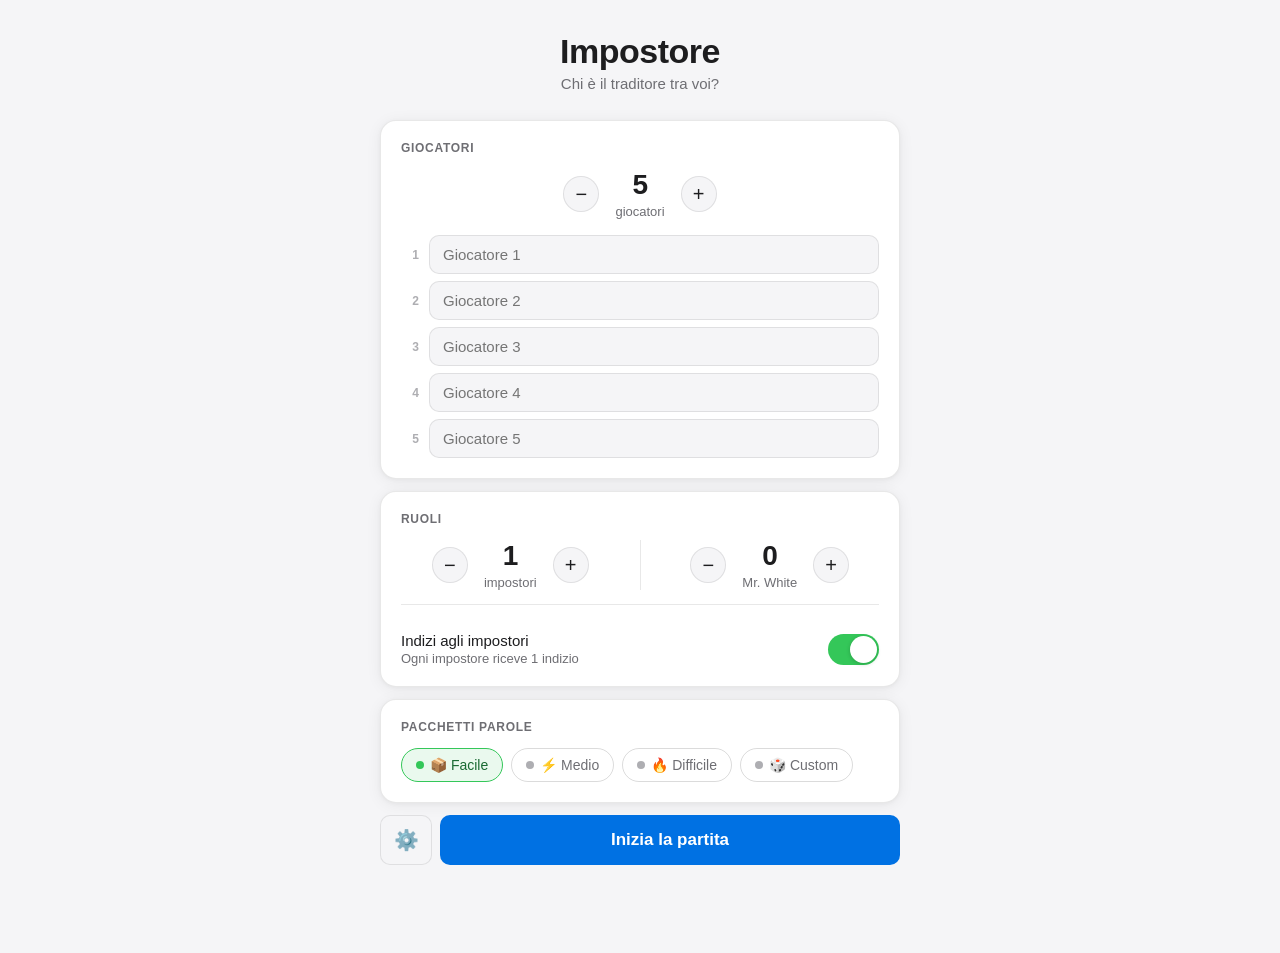
==== impostore.html @ 3339c300 "start" ====
<!DOCTYPE html>
<html lang="it">
<head>
<meta charset="UTF-8">
<meta name="viewport" content="width=device-width, initial-scale=1.0">
<title>Impostore</title>
<style>
* { margin:0; padding:0; box-sizing:border-box; }
:root {
  --bg:#f5f5f7; --surface:#fff; --surface2:#f5f5f7; --surface3:#e8e8ed;
  --border:rgba(0,0,0,0.09); --border2:rgba(0,0,0,0.14);
  --text:#1d1d1f; --text2:#6e6e73; --text3:#aeaeb2;
  --accent:#0071e3; --accent-h:#0077ed;
  --danger:#ff3b30; --success:#34c759; --warning:#ff9f0a; --mrw:#636366;
  --r:16px; --rs:10px;
  --sh:0 2px 16px rgba(0,0,0,0.06),0 1px 4px rgba(0,0,0,0.04);
  --sh-lg:0 20px 60px rgba(0,0,0,0.11),0 4px 16px rgba(0,0,0,0.06);
}
body { font-family:-apple-system,BlinkMacSystemFont,'Helvetica Neue',sans-serif; background:var(--bg); color:var(--text); min-height:100vh; display:flex; flex-direction:column; align-items:center; padding:24px 16px 56px; -webkit-font-smoothing:antialiased; }
.app { width:100%; max-width:520px; }
.screen { display:none; }
.screen.active { display:block; }
.header { text-align:center; margin-bottom:28px; padding-top:8px; }
.header h1 { font-size:34px; font-weight:700; letter-spacing:-.5px; }
.header p { font-size:15px; color:var(--text2); margin-top:4px; }
.card { background:var(--surface); border-radius:var(--r); padding:20px; box-shadow:var(--sh); margin-bottom:12px; border:1px solid var(--border); }
.card-title { font-size:12px; font-weight:600; color:var(--text2); text-transform:uppercase; letter-spacing:.7px; margin-bottom:14px; }
.nav-row { display:flex; align-items:center; justify-content:space-between; margin-bottom:20px; }
.nav-back { font-size:15px; color:var(--accent); background:none; border:none; cursor:pointer; font-family:inherit; font-weight:500; padding:0; }
.nav-title { font-size:17px; font-weight:600; }
.stepper { display:flex; align-items:center; gap:16px; justify-content:center; }
.step-btn { width:36px; height:36px; border-radius:50%; border:1px solid var(--border); background:var(--surface2); color:var(--text); font-size:20px; cursor:pointer; display:flex; align-items:center; justify-content:center; transition:all .15s; font-family:inherit; }
.step-btn:hover { background:var(--surface3); }
.step-btn:active { transform:scale(.9); }
.step-value { font-size:28px; font-weight:600; min-width:40px; text-align:center; letter-spacing:-.5px; }
.step-label { font-size:13px; color:var(--text2); text-align:center; margin-top:3px; }
.roles-grid { display:grid; grid-template-columns:1fr 1px 1fr; }
.roles-divider { background:var(--border); }
.role-col-l { padding-right:20px; }
.role-col-r { padding-left:20px; }
.toggle-row { display:flex; align-items:center; justify-content:space-between; padding:13px 0; border-bottom:1px solid var(--border); }
.toggle-row:last-child { border-bottom:none; padding-bottom:0; }
.toggle-info h3 { font-size:15px; font-weight:500; }
.toggle-info p { font-size:13px; color:var(--text2); margin-top:2px; }
.toggle { width:51px; height:31px; background:#e5e5ea; border-radius:16px; position:relative; cursor:pointer; transition:background .25s; flex-shrink:0; border:none; outline:none; }
.toggle.on { background:var(--success); }
.toggle::after { content:''; position:absolute; width:27px; height:27px; background:white; border-radius:50%; top:2px; left:2px; transition:transform .25s; box-shadow:0 1px 4px rgba(0,0,0,.2); }
.toggle.on::after { transform:translateX(20px); }
.packet-grid { display:flex; flex-wrap:wrap; gap:8px; }
.packet-pill { padding:8px 14px; border-radius:20px; font-size:14px; font-weight:500; cursor:pointer; border:1.5px solid var(--border2); background:transparent; color:var(--text2); transition:all .15s; font-family:inherit; display:flex; align-items:center; gap:6px; }
.packet-pill .dot { width:8px; height:8px; border-radius:50%; background:var(--text3); flex-shrink:0; }
.player-name-list { display:flex; flex-direction:column; gap:7px; margin-top:16px; }
.player-name-row { display:flex; align-items:center; gap:10px; }
.player-index { font-size:12px; color:var(--text3); font-weight:600; min-width:18px; text-align:right; }
.name-input { flex:1; padding:10px 13px; border-radius:var(--rs); border:1.5px solid var(--border); background:var(--surface2); font-family:inherit; font-size:15px; color:var(--text); outline:none; transition:border-color .15s; }
.name-input:focus { border-color:var(--accent); background:#fff; }
.btn { width:100%; padding:15px; border-radius:var(--rs); border:none; font-size:17px; font-weight:600; cursor:pointer; font-family:inherit; transition:all .15s; }
.btn-primary { background:var(--accent); color:white; }
.btn-primary:hover { background:var(--accent-h); }
.btn-primary:active { transform:scale(.98); }
.btn-secondary { background:var(--surface2); color:var(--text); border:1px solid var(--border); font-size:15px; font-weight:500; padding:12px; }
.btn-secondary:hover { background:var(--surface3); }
.btn-group { display:flex; flex-direction:column; gap:8px; }
.start-row { display:flex; gap:8px; margin-bottom:32px; }
.settings-gear { flex:0 0 auto; width:52px; border-radius:var(--rs); border:1px solid var(--border); background:var(--surface2); font-size:20px; cursor:pointer; display:flex; align-items:center; justify-content:center; transition:background .15s; }
.settings-gear:hover { background:var(--surface3); }
.progress-bar { height:5px; background:var(--surface3); border-radius:3px; margin-bottom:20px; overflow:hidden; }
.progress-fill { height:100%; background:var(--accent); border-radius:3px; transition:width .35s ease; }
.cover-screen { background:var(--surface); border-radius:var(--r); padding:48px 28px; text-align:center; box-shadow:var(--sh-lg); border:1px solid var(--border); }
.cover-icon { font-size:52px; margin-bottom:16px; }
.cover-title { font-size:24px; font-weight:700; margin-bottom:8px; letter-spacing:-.3px; }
.cover-sub { font-size:15px; color:var(--text2); }
#screen-reveal { min-height:calc(100vh - 48px); flex-direction:column; }
#screen-reveal.active { display:flex; }
.reveal-top { flex:1; display:flex; flex-direction:column; justify-content:center; }
.reveal-bottom { padding-top:16px; }
.player-card { background:var(--surface); border-radius:var(--r); padding:32px 24px 28px; text-align:center; box-shadow:var(--sh-lg); border:1px solid var(--border); animation:slideUp .3s ease; }
@keyframes slideUp { from{opacity:0;transform:translateY(14px)} to{opacity:1;transform:translateY(0)} }
.player-number { font-size:12px; font-weight:600; color:var(--text3); text-transform:uppercase; letter-spacing:.8px; margin-bottom:20px; }
.role-icon { width:80px; height:80px; border-radius:50%; display:flex; align-items:center; justify-content:center; font-size:36px; margin:0 auto 16px; }
.role-icon.civilian { background:rgba(52,199,89,.1); }
.role-icon.impostor { background:rgba(255,59,48,.1); }
.role-icon.mrwhite { background:rgba(99,99,102,.1); }
.role-badge { font-size:22px; font-weight:700; }
.role-badge.civilian { color:var(--success); }
.role-badge.impostor { color:var(--danger); }
.role-badge.mrwhite { color:var(--mrw); }
.role-word { font-size:34px; font-weight:700; color:var(--text); letter-spacing:-.8px; margin-top:10px; }
.role-sub { font-size:14px; color:var(--text2); margin-top:10px; line-height:1.5; margin-bottom:4px; }
.hint-solo { background:rgba(255,159,10,.07); border:1px solid rgba(255,159,10,.25); border-radius:var(--rs); padding:16px; margin-top:16px; text-align:center; }
.hint-label { font-size:11px; font-weight:700; color:var(--warning); text-transform:uppercase; letter-spacing:.6px; margin-bottom:8px; }
.hint-text { font-size:22px; font-weight:700; color:var(--text); }
.civ-elim-card { background:var(--surface); border-radius:var(--r); padding:40px 24px; text-align:center; box-shadow:var(--sh-lg); border:1px solid var(--border); animation:slideUp .3s ease; }
.player-list { display:flex; flex-direction:column; gap:8px; margin-bottom:16px; }
.player-vote-item { display:flex; align-items:center; justify-content:space-between; padding:14px 16px; background:var(--surface2); border-radius:var(--rs); border:1.5px solid var(--border); cursor:pointer; transition:all .15s; user-select:none; }
.player-vote-item:hover { border-color:var(--accent); background:rgba(0,113,227,.04); }
.player-vote-item.selected { border-color:var(--danger); background:rgba(255,59,48,.06); }
.player-vote-name { font-size:16px; font-weight:500; }
.vote-check { width:22px; height:22px; border-radius:50%; border:2px solid var(--border); display:flex; align-items:center; justify-content:center; font-size:11px; color:white; font-weight:700; flex-shrink:0; }
.player-vote-item.selected .vote-check { background:var(--danger); border-color:var(--danger); }
.result-card { background:var(--surface); border-radius:var(--r); padding:40px 24px; text-align:center; box-shadow:var(--sh-lg); border:1px solid var(--border); animation:slideUp .4s ease; }
.result-emoji { font-size:64px; margin-bottom:14px; }
.result-title { font-size:28px; font-weight:700; letter-spacing:-.5px; margin-bottom:8px; }
.result-sub { font-size:15px; color:var(--text2); margin-bottom:24px; line-height:1.5; }
.info-row { display:flex; justify-content:space-between; align-items:center; padding:12px 0; border-bottom:1px solid var(--border); font-size:15px; }
.info-row:last-child { border-bottom:none; }
.info-row span:first-child { color:var(--text2); }
.info-row span:last-child { font-weight:600; }
.tag-i { color:var(--danger); }
.tag-mw { color:var(--mrw); }
.settings-intro { font-size:14px; color:var(--text2); margin-bottom:14px; line-height:1.65; background:var(--surface); border-radius:var(--rs); padding:14px 16px; border:1px solid var(--border); }
.settings-intro code { font-family:ui-monospace,SFMono-Regular,Menlo,monospace; font-size:12.5px; background:var(--surface3); padding:2px 6px; border-radius:4px; color:var(--text); }
.packet-item { background:var(--surface); border-radius:var(--rs); border:1px solid var(--border); margin-bottom:8px; overflow:hidden; box-shadow:var(--sh); }
.packet-header { display:flex; align-items:center; justify-content:space-between; padding:14px 16px; cursor:pointer; gap:8px; }
.ph-left { display:flex; align-items:center; gap:8px; flex:1; min-width:0; }
.pdot { width:9px; height:9px; border-radius:50%; flex-shrink:0; }
.pname { font-size:15px; font-weight:500; }
.pcount { font-size:13px; color:var(--text3); flex-shrink:0; }
.pchev { font-size:12px; color:var(--text3); transition:transform .2s; flex-shrink:0; }
.pchev.open { transform:rotate(180deg); }
.packet-body { display:none; padding:0 16px 16px; }
.packet-body.open { display:block; }
.packet-textarea { width:100%; padding:11px 12px; border-radius:8px; border:1.5px solid var(--border); background:var(--surface2); font-family:ui-monospace,SFMono-Regular,Menlo,monospace; font-size:12px; color:var(--text); resize:vertical; min-height:140px; outline:none; transition:border-color .15s; line-height:1.65; }
.packet-textarea:focus { border-color:var(--accent); }
.packet-name-input { flex:1; padding:9px 12px; border-radius:var(--rs); border:1.5px solid var(--border); background:var(--surface2); font-family:inherit; font-size:15px; font-weight:500; color:var(--text); outline:none; transition:border-color .15s; min-width:0; }
.packet-name-input:focus { border-color:var(--accent); background:#fff; }
.emoji-btn { font-size:20px; background:var(--surface2); border:1px solid var(--border); border-radius:var(--rs); width:40px; height:40px; cursor:pointer; flex-shrink:0; display:flex; align-items:center; justify-content:center; }
.psave { padding:8px 16px; border-radius:8px; background:var(--accent); color:white; border:none; font-size:13px; font-weight:600; cursor:pointer; font-family:inherit; }
.psave:active { opacity:.8; }
.pgray { background:var(--surface3); color:var(--text); border:1px solid var(--border); }
.pdel { padding:8px 14px; border-radius:8px; background:rgba(255,59,48,.08); color:var(--danger); border:1px solid rgba(255,59,48,.2); font-size:13px; font-weight:600; cursor:pointer; font-family:inherit; }
.add-packet-btn { width:100%; padding:13px; border-radius:var(--rs); border:1.5px dashed var(--border2); background:transparent; color:var(--text2); font-size:15px; font-weight:500; cursor:pointer; font-family:inherit; transition:all .15s; margin-bottom:16px; }
.add-packet-btn:hover { background:var(--surface3); border-color:var(--accent); color:var(--accent); }
.sa-row { display:flex; gap:8px; margin-bottom:14px; }
.sa-btn { flex:1; padding:11px; border-radius:var(--rs); border:1px solid var(--border); background:var(--surface2); color:var(--text); font-size:14px; font-weight:500; cursor:pointer; font-family:inherit; transition:all .15s; text-align:center; }
.sa-btn:hover { background:var(--surface3); }
.ep-panel { display:none; padding:10px 0 12px; border-bottom:1px solid var(--border); margin-bottom:12px; }
.emoji-picker { display:flex; flex-wrap:wrap; gap:6px; margin-bottom:8px; }
.ep-opt { font-size:18px; width:34px; height:34px; border-radius:8px; border:1.5px solid var(--border); background:var(--surface2); cursor:pointer; display:flex; align-items:center; justify-content:center; transition:all .15s; }
.ep-opt.sel { border-color:var(--accent); background:rgba(0,113,227,.1); }
.color-picker { display:flex; flex-wrap:wrap; gap:6px; }
.cp-opt { width:26px; height:26px; border-radius:50%; cursor:pointer; border:2.5px solid transparent; transition:all .15s; }
.cp-opt.sel { border-color:white; box-shadow:0 0 0 2.5px var(--accent); transform:scale(1.12); }
.btn-row { display:flex; gap:8px; margin-top:10px; }
.divider { height:1px; background:var(--border); margin:14px 0; }
.small-info { font-size:12px; color:var(--text3); text-align:center; margin-top:8px; }
</style>
</head>
<body>
<div class="app">

<!-- HOME -->
<div class="screen active" id="screen-home">
  <div class="header"><h1>Impostore</h1><p>Chi è il traditore tra voi?</p></div>
  <div class="card">
    <div class="card-title">Giocatori</div>
    <div class="stepper">
      <button class="step-btn" onclick="adjustPlayers(-1)">−</button>
      <div><div class="step-value" id="player-count">5</div><div class="step-label">giocatori</div></div>
      <button class="step-btn" onclick="adjustPlayers(1)">+</button>
    </div>
    <div class="player-name-list" id="player-name-list"></div>
  </div>
  <div class="card">
    <div class="card-title">Ruoli</div>
    <div class="roles-grid">
      <div class="role-col-l">
        <div class="stepper">
          <button class="step-btn" onclick="adjustImpostors(-1)">−</button>
          <div><div class="step-value" id="impostor-count">1</div><div class="step-label">impostori</div></div>
          <button class="step-btn" onclick="adjustImpostors(1)">+</button>
        </div>
      </div>
      <div style="background:var(--border);width:1px;"></div>
      <div class="role-col-r">
        <div class="stepper">
          <button class="step-btn" onclick="adjustMrWhites(-1)">−</button>
          <div><div class="step-value" id="mrwhite-count">0</div><div class="step-label">Mr. White</div></div>
          <button class="step-btn" onclick="adjustMrWhites(1)">+</button>
        </div>
      </div>
    </div>
    <div class="divider"></div>
    <div class="toggle-row" style="padding-bottom:0;border-bottom:none;">
      <div class="toggle-info"><h3>Indizi agli impostori</h3><p>Ogni impostore riceve 1 indizio</p></div>
      <button class="toggle on" id="toggle-hints" onclick="toggleHints()"></button>
    </div>
  </div>
  <div class="card">
    <div class="card-title">Pacchetti parole</div>
    <div class="packet-grid" id="home-packet-grid"></div>
  </div>
  <div class="start-row">
    <button class="settings-gear" onclick="goSettings()">⚙️</button>
    <button class="btn btn-primary" onclick="startGame()" style="flex:1;">Inizia la partita</button>
  </div>
</div>

<!-- SETTINGS -->
<div class="screen" id="screen-settings">
  <div class="nav-row">
    <button class="nav-back" onclick="showScreen('home');renderHomePills()">‹ Indietro</button>
    <div class="nav-title">Pacchetti parole</div>
    <div style="width:60px;"></div>
  </div>
  <div class="settings-intro">
    Modifica le parole. Formato per ogni riga: <code>parola,indizio1,indizio2,indizio3</code><br>
    Una voce per riga &nbsp;·&nbsp; Gli indizi sono opzionali
  </div>
  <div class="sa-row">
    <button class="sa-btn" onclick="exportAllPackets()">⬆ Esporta tutti</button>
    <label class="sa-btn" style="cursor:pointer;">⬇ Importa <input type="file" accept=".json" style="display:none;" onchange="importPackets(event)"></label>
  </div>
  <div id="packet-editors"></div>
  <button class="add-packet-btn" onclick="addCustomPacket()">+ Aggiungi pacchetto</button>
</div>

<!-- COVER -->
<div class="screen" id="screen-cover">
  <div class="progress-bar"><div class="progress-fill" id="cover-pb"></div></div>
  <div class="cover-screen">
    <div class="cover-icon">🙈</div>
    <div class="cover-title" id="cover-title">Passa il telefono</div>
    <div class="cover-sub">Guarda solo tu la schermata successiva</div>
  </div>
  <br>
  <button class="btn btn-primary" onclick="revealRole()">Sono pronto →</button>
  <p class="small-info" id="cover-info" style="margin-top:10px;"></p>
</div>

<!-- REVEAL -->
<div class="screen" id="screen-reveal">
  <div class="progress-bar"><div class="progress-fill" id="reveal-pb"></div></div>
  <div class="reveal-top">
    <div class="player-card" id="player-card"></div>
  </div>
  <div class="reveal-bottom">
    <button class="btn btn-primary" onclick="nextPlayer()">Copri e passa →</button>
    <p class="small-info" id="reveal-info" style="margin-top:10px;"></p>
  </div>
</div>

<!-- VOTE -->
<div class="screen" id="screen-vote">
  <div class="nav-row">
    <div style="width:60px;"></div>
    <div class="nav-title">Vota l'impostore</div>
    <div style="width:60px;"></div>
  </div>
  <div class="card">
    <div class="card-title">Chi vuoi eliminare?</div>
    <div class="player-list" id="vote-list"></div>
  </div>
  <div class="btn-group">
    <button class="btn btn-primary" onclick="confirmVote()">Conferma eliminazione</button>
    <button class="btn btn-secondary" onclick="cancelVote()">← Continua a giocare</button>
  </div>
</div>

<!-- CIVILIAN ELIMINATED -->
<div class="screen" id="screen-civilian-elim">
  <div class="civ-elim-card">
    <div style="font-size:64px;margin-bottom:16px;">😮</div>
    <div style="font-size:22px;font-weight:700;margin-bottom:6px;" id="civ-elim-name"></div>
    <div style="font-size:17px;color:var(--success);font-weight:600;margin-bottom:14px;">Era un civile!</div>
    <p style="font-size:15px;color:var(--text2);line-height:1.5;">Gli impostori sono ancora in circolazione. Il gioco continua.</p>
  </div>
  <br>
  <button class="btn btn-primary" onclick="continueAfterCivilian()">Continua il gioco →</button>
</div>

<!-- MR WHITE GUESS -->
<div class="screen" id="screen-mrwhite-guess">
  <div class="player-card">
    <div class="role-icon mrwhite">🕵️</div>
    <div class="role-badge mrwhite" style="margin-bottom:12px;">Mr. White eliminato</div>
    <p style="font-size:15px;color:var(--text2);line-height:1.5;margin-bottom:24px;">Hai ascoltato tutti. Se indovini la parola segreta, <strong>vinci tu!</strong></p>
    <input type="text" id="mrwhite-guess-input" placeholder="La parola è…" style="width:100%;padding:14px;border-radius:10px;border:1.5px solid var(--border);font-size:17px;font-family:inherit;outline:none;text-align:center;background:var(--surface2);margin-bottom:16px;" />
    <div class="btn-group">
      <button class="btn btn-primary" onclick="checkMrWhiteGuess()">Conferma risposta</button>
      <button class="btn btn-secondary" onclick="mrwhiteGiveUp()">Rinuncia</button>
    </div>
  </div>
</div>

<!-- RESULT -->
<div class="screen" id="screen-result">
  <div class="result-card" id="result-card"></div>
  <br>
  <div class="btn-group">
    <button class="btn btn-primary" onclick="newRound()">Nuova partita →</button>
    <button class="btn btn-secondary" onclick="goHome()">Menu principale</button>
  </div>
</div>

</div>
<script>
const COLORS=[{hex:'#34c759',dark:'#1a6b33'},{hex:'#ff9f0a',dark:'#8a5200'},{hex:'#ff3b30',dark:'#b01208'},{hex:'#0071e3',dark:'#004a99'},{hex:'#af52de',dark:'#6b2090'},{hex:'#ff2d55',dark:'#99001e'},{hex:'#5ac8fa',dark:'#006d99'},{hex:'#636366',dark:'#3a3a3c'}];
const EMOJIS=['📦','⚡','🔥','🎯','🌊','🍀','💡','🎲','🌙','⭐','🎪','🧩','🎭','🏆','🌈','🦄'];
const DEF_PACKETS=[
{id:'easy',label:'Facile',emoji:'📦',colorIdx:0,lines:['Pizza,rotonda,mozzarella,Napoli','Gatto,fusa,baffi,sonnolento','Mare,salato,estate,onde','Bicicletta,ruote,pedali,ecologica','Sole,caldo,ovest,abbronzatura','Casa,tetto,finestre,comfort','Calcio,undici,portiere,pallone','Cane,abbaia,guinzaglio,fedele','Libro,pagine,silenzio,biblioteca','Telefono,schermo,ricarica,chiamate','Scuola,mattina,professori,compiti','Gelato,freddo,cono,estate','Treno,binari,vagoni,stazione','Film,cinema,attori,popcorn','Musica,cuffia,ritmo,melodia','Pane,forno,farina,colazione','Bosco,alberi,animali,resina','Macchina,ruote,patente,benzina','Letto,materasso,lenzuola,sonno','Festa,torta,ballo,amici','Cioccolato,dolce,cacao,fondente','Computer,tastiera,internet,schermo','Montagna,alta,sci,neve','Pesce,pinne,acqua,limone','Pallone,rotondo,calcio,aria','Dentista,denti,trapano,guanti','Supermercato,cibo,carrelli,cassa','Aereo,cielo,aeroporto,veloce','Piscina,nuoto,cloro,bagnino','Zaino,spalla,libri,scuola','Giardino,piante,erba,fiori','Vacanza,mare,riposo,valigia','Ristorante,cameriere,menu,cena','Stadio,tribune,tifosi,calcio','Compleanno,candeline,regali,torta','Notte,buio,stelle,luna','Spiaggia,sabbia,ombrellone,estate','Neve,bianca,fredda,pupazzo','Farfalla,ali,bruco,nettare','Colazione,mattino,latte,cereali','Biblioteca,libri,silenzio,prestito','Arcobaleno,pioggia,colori,arco','Castello,re,torri,fossato','Nonno,anziano,storie,capelli','Vespa,motorino,ruote,italiano','Tramonto,sera,arancione,orizzonte','Abbraccio,braccia,calore,affetto','Mercato,bancarelle,frutta,trattativa','Foresta,alberi,animali,verde','Palloncino,aria,colorato,festa']},
{id:'medium',label:'Medio',emoji:'⚡',colorIdx:1,lines:['Nebbia,visibilita,acqua,padana','Coda,fila,supermercato,attesa','Semaforo,colori,traffico,verde','Multa,polizia,errore,soldi','Passaporto,viaggio,foto,scadenza','Banca,soldi,sportello,mutuo','Cappuccino,mattino,schiuma,cornetto','Termometro,temperatura,febbre,digitale','Rimorso,errore,negativo,passato','Insonnia,sveglio,notte,stress','Routine,quotidiano,sicurezza,abitudine','Confine,paesi,invisibile,passaporto','Quarantena,isolamento,casa,contagio','Canone,mensile,televisivo,fisso','Spazzatura,cassonetti,differenziata,odore','Interrogazione,professore,voce,paura','Sciroppo,malattia,dolce,cucchiaino','Bilancia,peso,bagno,zodiacale','Scontrino,cassa,pagamento,rimborso','Condominio,vicini,amministratore,rata','Riunione,lavoro,lunga,online','Abbonamento,mensile,contenuti,disdetta','Turismo,viaggio,economia,turisti','Psicologia,mente,ascolto,scienza','Fidanzamento,matrimonio,anello,famiglia','Pendolare,lavoro,treno,abbonamento','Anniversario,annuale,coppia,regalo','Meteo,pioggia,previsioni,sbaglia','Gita,classe,permesso,pullman','Pensione,lavoro,stato,anni','Detersivo,lavatrice,vestiti,profumo','Sciopero,lavoratori,diritti,treni','Prenotazione,anticipo,ristorante,disdetta','Alluvione,esondazione,case,disastro','Frigorifero,freddo,rumore,cibo','Tradimento,fiducia,dolore,perdono','Curiosita,domande,conoscenza,bambini','Pazienza,attesa,virtu,calma','Nostalgia,passato,dolceamara,musica','Pregiudizio,giudizio,ignoranza,danno','Turno,notturno,faticoso,medici','Debito,restituzione,ansia,banca','Trasloco,casa,scatoloni,stress','Audizione,cantare,giuria,selezione','Canzone,ritmo,doccia,tormentone','Ecologia,ambiente,riciclare,natura','Codice,lettere,numeri,burocrazia','Antenna,segnali,tetto,televisione','Alloggio,dormire,affitto,hotel','Carriera,lavoro,ambizione,scalata']},
{id:'hard',label:'Difficile',emoji:'🔥',colorIdx:2,lines:['Eufemismo,linguaggio,retorica,addolcire','Ossimoro,contraddizione,retorica,paradosso','Narcisismo,specchio,mito,personalita','Inflazione,prezzi,banca,acquisto','Populismo,emozioni,elite,politica','Crowdfunding,online,donatori,progetto','Paradosso,assurdo,logica,filosofia','Astensionismo,voto,democrazia,disinteresse','Greenwashing,ecologia,inganno,aziendale','Lobbying,pressione,politici,interessi','Burocrazia,moduli,stato,Kafka','Blockchain,distribuito,criptovalute,immutabile','Panopticon,prigione,osservazione,potere','Dunning-Kruger,competenza,cognitivo,sopravvalutazione','Entropia,disordine,fisica,irreversibile','Placebo,medicina,mente,clinico','Framing,percezione,media,opinioni','Polarizzazione,estremi,social,divisione','Sorveglianza,dati,Snowden,telecamere','Populismo,emozioni,elite,voti','Metaverso,virtuale,visore,Facebook','Epistemologia,conoscenza,domande,filosofia','Arbitraggio,mercati,prezzo,investimento','Neuromarketing,cervello,risonanza,acquisto','Geopolitica,politica,potenze,conflitti','Keynesismo,stato,economia,Keynes','Tecnocrazia,esperti,democrazia,UE','Relativismo,culture,antropologia,etnocentrismo','Interdisciplinarita,discipline,complesso,convergenza','Postcolonialismo,colonialismo,culturale,Fanon','Feudalesimo,piattaforme,monopolio,controllo','Solutionismo,tecnologia,critica,Morozov','Deterrenza,minaccia,nucleare,MAD','Dissonanza,contraddizione,disagio,razionalizzare','Bias,errore,cognitivo,inconsapevole','Memoria,gruppo,guerra,collettiva','Entropia,disordine,irreversibile,fisica','Quantum,qubit,potente,crittografia','Circolo,problema,loop,vizioso','Pensiero,creativita,laterale,angoli','Paradigma,scienza,rivoluzione,Kuhn','Nudge,comportamento,scelta,psicologia','Verita,media,oggettiva,percezione','Algoritmo,regole,macchina,dati','Bolle,informazione,social,isolamento','Hype,entusiasmo,tecnologia,esagerazione','Resilienza,crisi,adattamento,forza','Empatia,sentimento,comprensione,ascolto','Dialettica,tesi,antitesi,sintesi','Ontologia,essere,esistenza,filosofia']},
{id:'custom',label:'Custom',emoji:'🎲',colorIdx:3,lines:[]}
];

let packets=[];
function loadPackets(){const s=localStorage.getItem('imp_packs_v3');if(s){try{packets=JSON.parse(s);return;}catch(e){}}packets=DEF_PACKETS.map(p=>({...p,lines:[...p.lines]}));}
function savePackets(){localStorage.setItem('imp_packs_v3',JSON.stringify(packets));}
loadPackets();
function getColor(p){return COLORS[p.colorIdx%COLORS.length];}

const ST={playerCount:5,playerNames:[],impostorCount:1,mrWhiteCount:0,hintsEnabled:true,selectedPackIds:new Set(),players:[],currentPlayerIndex:0,secretWord:'',secretWordHints:[],votedOut:null};
ST.selectedPackIds.add(packets[0]?.id||'easy');

function showScreen(id){document.querySelectorAll('.screen').forEach(s=>s.classList.remove('active'));document.getElementById('screen-'+id).classList.add('active');window.scrollTo({top:0,behavior:'smooth'});}

function renderPlayerNames(){const list=document.getElementById('player-name-list');list.innerHTML='';for(let i=0;i<ST.playerCount;i++){const row=document.createElement('div');row.className='player-name-row';row.innerHTML=`<span class="player-index">${i+1}</span><input class="name-input" type="text" placeholder="Giocatore ${i+1}" value="${(ST.playerNames[i]||'').replace(/"/g,'&quot;')}" oninput="ST.playerNames[${i}]=this.value" onkeydown="if(event.key==='Enter'){const nx=document.querySelectorAll('.name-input')[${i+1}];if(nx)nx.focus();}"/>`;list.appendChild(row);}}

function adjustPlayers(d){ST.playerCount=Math.max(3,Math.min(12,ST.playerCount+d));document.getElementById('player-count').textContent=ST.playerCount;clampRoles();renderPlayerNames();}
function adjustImpostors(d){ST.impostorCount=Math.max(0,ST.impostorCount+d);clampRoles();}
function adjustMrWhites(d){ST.mrWhiteCount=Math.max(0,ST.mrWhiteCount+d);clampRoles();}
function clampRoles(){const max=ST.playerCount-1;if(ST.impostorCount+ST.mrWhiteCount>max){ST.impostorCount=Math.max(0,max-ST.mrWhiteCount);}if(ST.impostorCount<0)ST.impostorCount=0;if(ST.impostorCount+ST.mrWhiteCount===0)ST.impostorCount=1;document.getElementById('impostor-count').textContent=ST.impostorCount;document.getElementById('mrwhite-count').textContent=ST.mrWhiteCount;}
function toggleHints(){ST.hintsEnabled=!ST.hintsEnabled;document.getElementById('toggle-hints').classList.toggle('on',ST.hintsEnabled);}

function renderHomePills(){const g=document.getElementById('home-packet-grid');g.innerHTML='';packets.forEach(p=>{const c=getColor(p);const sel=ST.selectedPackIds.has(p.id);const btn=document.createElement('button');btn.className='packet-pill';if(sel){btn.style.cssText=`border-color:${c.hex};background:${c.hex}1a;color:${c.dark};`;}btn.innerHTML=`<span class="dot" style="background:${sel?c.hex:'var(--text3)'};"></span>${p.emoji} ${p.label}`;btn.onclick=()=>toggleHomePack(p.id);g.appendChild(btn);});}
function toggleHomePack(id){if(ST.selectedPackIds.has(id)){if(ST.selectedPackIds.size===1)return;ST.selectedPackIds.delete(id);}else{ST.selectedPackIds.add(id);}renderHomePills();}

function goSettings(){buildPacketEditors();showScreen('settings');}

function buildPacketEditors(){const wrap=document.getElementById('packet-editors');wrap.innerHTML='';packets.forEach(p=>wrap.appendChild(buildEditor(p)));}

function buildEditor(p){
  const c=getColor(p);
  const isBuiltIn=['easy','medium','hard','custom'].includes(p.id);
  const div=document.createElement('div');div.className='packet-item';div.id='pe-'+p.id;
  const linesCount=p.lines.filter(l=>l.trim()).length;
  div.innerHTML=`<div class="packet-header" onclick="togglePE('${p.id}')">
    <div class="ph-left"><div class="pdot" style="background:${c.hex};"></div><span class="pname">${p.emoji} ${p.label}</span><span class="pcount" id="pc-${p.id}">${linesCount} voci</span></div>
    <span class="pchev" id="pch-${p.id}">▾</span>
  </div>
  <div class="packet-body" id="pb-${p.id}">
    <div style="display:flex;gap:8px;margin-bottom:10px;align-items:center;">
      <button class="emoji-btn" id="eb-${p.id}" onclick="toggleEP('${p.id}')">${p.emoji}</button>
      <input class="packet-name-input" id="pni-${p.id}" value="${p.label.replace(/"/g,'&quot;')}" placeholder="Nome pacchetto" oninput="updatePName('${p.id}',this.value)">
    </div>
    <div class="ep-panel" id="epp-${p.id}">
      <div class="emoji-picker">${EMOJIS.map((em,ei)=>`<button class="ep-opt${em===p.emoji?' sel':''}" onclick="pickEmoji('${p.id}','${em}')">${em}</button>`).join('')}</div>
      <div class="color-picker">${COLORS.map((cc,ci)=>`<div class="cp-opt${ci===p.colorIdx?' sel':''}" style="background:${cc.hex};" onclick="pickColor('${p.id}',${ci})"></div>`).join('')}</div>
    </div>
    <textarea class="packet-textarea" id="pta-${p.id}" spellcheck="false" placeholder="pizza,rotonda,mozzarella,Napoli&#10;gelato,freddo,cono,estate">${p.lines.join('\n')}</textarea>
    <div class="btn-row">
      <button class="psave" onclick="savePacket('${p.id}',this)">Salva</button>
      <button class="psave pgray" onclick="exportOne('${p.id}')" title="Esporta">⬆</button>
      ${!isBuiltIn?`<button class="pdel" onclick="delPacket('${p.id}')">Elimina</button>`:''}
    </div>
  </div>`;
  return div;
}

function togglePE(id){document.getElementById('pb-'+id).classList.toggle('open');document.getElementById('pch-'+id).classList.toggle('open');}
function toggleEP(id){const p=document.getElementById('epp-'+id);p.style.display=p.style.display==='none'||!p.style.display?'block':'none';}
function updatePName(id,v){const p=packets.find(x=>x.id===id);if(p){p.label=v;document.querySelector('#pe-'+id+' .pname').textContent=p.emoji+' '+v;}}
function pickEmoji(id,em){const p=packets.find(x=>x.id===id);if(!p)return;p.emoji=em;document.getElementById('eb-'+id).textContent=em;document.querySelector('#pe-'+id+' .pname').textContent=em+' '+p.label;document.getElementById('epp-'+id).querySelectorAll('.ep-opt').forEach((el,i)=>el.classList.toggle('sel',EMOJIS[i]===em));}
function pickColor(id,ci){const p=packets.find(x=>x.id===id);if(!p)return;p.colorIdx=ci;const c=getColor(p);document.querySelector('#pe-'+id+' .pdot').style.background=c.hex;document.getElementById('epp-'+id).querySelectorAll('.cp-opt').forEach((el,i)=>el.classList.toggle('sel',i===ci));}
function savePacket(id,btn){const p=packets.find(x=>x.id===id);if(!p)return;const ni=document.getElementById('pni-'+id);if(ni)p.label=ni.value||p.label;p.lines=document.getElementById('pta-'+id).value.split('\n').map(l=>l.trim()).filter(Boolean);document.getElementById('pc-'+id).textContent=p.lines.length+' voci';savePackets();renderHomePills();btn.textContent='✓ Salvato';setTimeout(()=>btn.textContent='Salva',1400);}
function delPacket(id){if(!confirm('Eliminare?'))return;packets=packets.filter(p=>p.id!==id);ST.selectedPackIds.delete(id);if(ST.selectedPackIds.size===0&&packets.length>0)ST.selectedPackIds.add(packets[0].id);savePackets();buildPacketEditors();renderHomePills();}
function addCustomPacket(){const id='c_'+Date.now();packets.push({id,label:'Nuovo pacchetto',emoji:'📦',colorIdx:3,lines:[]});savePackets();buildPacketEditors();setTimeout(()=>{togglePE(id);document.getElementById('pni-'+id).focus();},60);}
function exportOne(id){const p=packets.find(x=>x.id===id);if(!p)return;dlJSON([p],p.label+'.json');}
function exportAllPackets(){dlJSON(packets,'impostore_pacchetti.json');}
function dlJSON(data,name){const a=document.createElement('a');a.href=URL.createObjectURL(new Blob([JSON.stringify(data,null,2)],{type:'application/json'}));a.download=name;a.click();}
function importPackets(e){const f=e.target.files[0];if(!f)return;const r=new FileReader();r.onload=ev=>{try{let arr=JSON.parse(ev.target.result);if(!Array.isArray(arr))arr=[arr];arr.forEach(p=>{if(!p.id||!p.label||!Array.isArray(p.lines))return;if(packets.find(x=>x.id===p.id))p.id=p.id+'_'+Date.now();if(p.colorIdx===undefined)p.colorIdx=3;if(!p.emoji)p.emoji='📦';packets.push(p);});savePackets();buildPacketEditors();renderHomePills();alert('Importati '+arr.length+' pacchetti!');}catch(err){alert('Errore nel file JSON.');}};r.readAsText(f);e.target.value='';}

function parseLine(l){const pts=l.split(',').map(s=>s.trim());return{word:pts[0]||'',hints:pts.slice(1,4).filter(Boolean)};}

function pickWord(){const pool=[];for(const id of ST.selectedPackIds){const p=packets.find(x=>x.id===id);if(!p)continue;p.lines.forEach(l=>{if(l.trim())pool.push(parseLine(l));});}if(!pool.length){alert('Nessuna parola disponibile!');return false;}const e=pool[Math.floor(Math.random()*pool.length)];ST.secretWord=e.word;ST.secretWordHints=e.hints;return true;}

function buildPlayers(){const total=ST.playerCount;const roles=[];for(let i=0;i<ST.impostorCount;i++)roles.push('impostor');for(let i=0;i<ST.mrWhiteCount;i++)roles.push('mrwhite');while(roles.length<total)roles.push('civilian');for(let i=roles.length-1;i>0;i--){const j=Math.floor(Math.random()*(i+1));[roles[i],roles[j]]=[roles[j],roles[i]];}let slot=0;ST.players=roles.map((role,i)=>{const name=(ST.playerNames[i]||'').trim()||`Giocatore ${i+1}`;const hintIndex=role==='impostor'?(slot++%3):null;return{name,role,eliminated:false,hintIndex};});ST.currentPlayerIndex=0;ST.votedOut=null;}

function startGame(){if(!pickWord())return;buildPlayers();showCover();}
function newRound(){if(!pickWord())return;buildPlayers();showCover();}

function setPB(id,pct){const el=document.getElementById(id);if(el)el.style.width=pct+'%';}
function playerPct(){return((ST.currentPlayerIndex+1)/ST.playerCount)*100;}

function showCover(){const p=ST.players[ST.currentPlayerIndex];document.getElementById('cover-title').textContent=`Passa il telefono a ${p.name}`;document.getElementById('cover-info').textContent=`${ST.currentPlayerIndex+1} di ${ST.playerCount}`;setPB('cover-pb',playerPct());showScreen('cover');}

function revealRole(){const idx=ST.currentPlayerIndex;const p=ST.players[idx];setPB('reveal-pb',playerPct());document.getElementById('reveal-info').textContent=`${idx+1} di ${ST.playerCount} giocatori`;
let html=`<div class="player-number">${p.name}</div>`;
if(p.role==='civilian'){html+=`<div class="role-icon civilian">🟢</div><div class="role-badge civilian">Civile</div><div class="role-word">${ST.secretWord}</div><p class="role-sub">Questa è la tua parola. Difendila senza rivelarla!</p>`;}
else if(p.role==='impostor'){html+=`<div class="role-icon impostor">🔴</div><div class="role-badge impostor">Impostore</div><div class="role-word">???</div><p class="role-sub">Non conosci la parola. Fingila bene!</p>`;if(ST.hintsEnabled&&ST.secretWordHints.length>0){const h=ST.secretWordHints[(p.hintIndex??0)%ST.secretWordHints.length];html+=`<div class="hint-solo"><div class="hint-label">💡 Il tuo indizio</div><div class="hint-text">${h}</div></div>`;}}
else{html+=`<div class="role-icon mrwhite">⚪️</div><div class="role-badge mrwhite">Mr. White</div><div class="role-word">???</div><p class="role-sub">Non hai parola né indizi. Ascolta tutti e prova a indovinare se vieni eliminato!</p>`;}
document.getElementById('player-card').innerHTML=html;showScreen('reveal');}

function nextPlayer(){ST.currentPlayerIndex++;if(ST.currentPlayerIndex>=ST.playerCount)showVoteScreen();else showCover();}

function showVoteScreen(){ST.votedOut=null;const list=document.getElementById('vote-list');list.innerHTML='';ST.players.forEach((p,i)=>{if(p.eliminated)return;const div=document.createElement('div');div.className='player-vote-item';div.id='vi-'+i;div.onclick=()=>selectVote(i);div.innerHTML=`<span class="player-vote-name">${p.name}</span><div class="vote-check" id="vc-${i}"></div>`;list.appendChild(div);});showScreen('vote');}

function selectVote(idx){document.querySelectorAll('.player-vote-item').forEach(el=>el.classList.remove('selected'));document.querySelectorAll('.vote-check').forEach(el=>el.textContent='');document.getElementById('vi-'+idx).classList.add('selected');document.getElementById('vc-'+idx).textContent='✓';ST.votedOut=idx;}
function cancelVote(){ST.currentPlayerIndex=0;showCover();}

function confirmVote(){if(ST.votedOut===null){alert('Seleziona un giocatore!');return;}const el=ST.players[ST.votedOut];el.eliminated=true;if(el.role==='civilian'){document.getElementById('civ-elim-name').textContent=el.name;showScreen('civilian-elim');}else if(el.role==='mrwhite'){document.getElementById('mrwhite-guess-input').value='';showScreen('mrwhite-guess');}else{checkWin();}}

function continueAfterCivilian(){checkWin();}

function checkMrWhiteGuess(){const g=document.getElementById('mrwhite-guess-input').value.trim().toLowerCase();if(!g)return;if(g===ST.secretWord.toLowerCase()){showResult('mrwhite-win');}else{checkWin();}}
function mrwhiteGiveUp(){checkWin();}

function checkWin(){const alive=ST.players.filter(p=>!p.eliminated);const aI=alive.filter(p=>p.role==='impostor');const aMW=alive.filter(p=>p.role==='mrwhite');const aC=alive.filter(p=>p.role==='civilian');if(aI.length===0&&aMW.length===0){showResult('civilians');return;}if(aI.length>=aC.length){showResult('impostors');return;}showVoteScreen();}

function showResult(outcome){let emoji,title,sub;if(outcome==='civilians'){emoji='🎉';title='I civili vincono!';sub='Avete smascherato tutti gli impostori!';}else if(outcome==='impostors'){emoji='😈';title='Gli impostori vincono!';sub='Siete stati ingannati. Gli impostori l\'hanno spuntata.';}else{emoji='⚪️';title='Mr. White vince!';sub='Ha indovinato la parola segreta. Genio del bluff!';}
const iN=ST.players.filter(p=>p.role==='impostor').map(p=>p.name).join(', ');const mwN=ST.players.filter(p=>p.role==='mrwhite').map(p=>p.name).join(', ');
let rows=`<div class="info-row"><span>Parola segreta</span><span><strong>${ST.secretWord}</strong></span></div><div class="info-row"><span>Impostori</span><span class="tag-i">${iN||'—'}</span></div>`;
if(mwN)rows+=`<div class="info-row"><span>Mr. White</span><span class="tag-mw">${mwN}</span></div>`;
document.getElementById('result-card').innerHTML=`<div class="result-emoji">${emoji}</div><div class="result-title">${title}</div><div class="result-sub">${sub}</div><div style="margin-top:8px;">${rows}</div>`;showScreen('result');}

function goHome(){showScreen('home');}

renderPlayerNames();
renderHomePills();
</script>
</body>
</html>
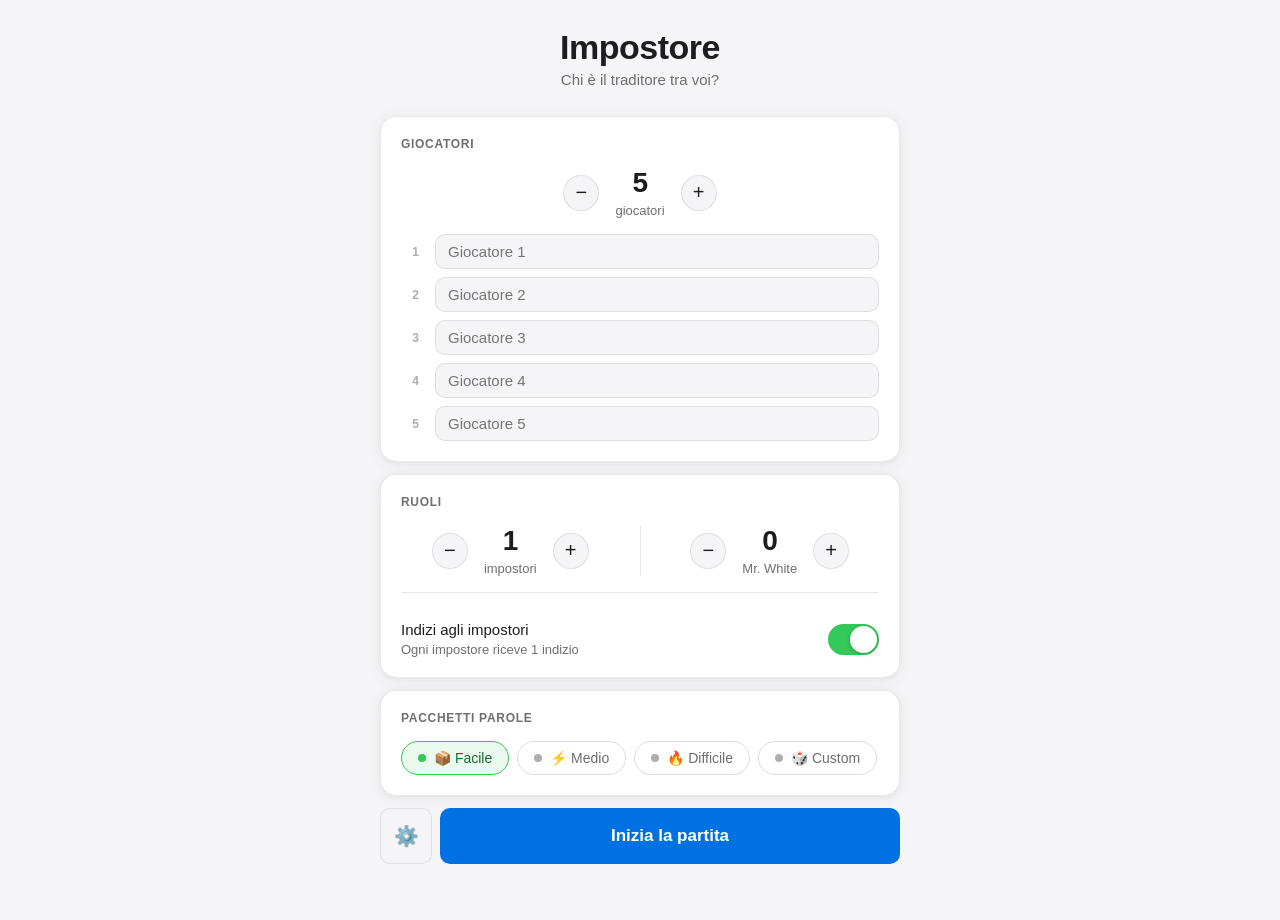
==== commit 5a127a51: "edit di claude code" ====
--- a/impostore.html
+++ b/impostore.html
@@ -1,423 +1,1881 @@
 <!DOCTYPE html>
 <html lang="it">
 <head>
-<meta charset="UTF-8">
-<meta name="viewport" content="width=device-width, initial-scale=1.0">
-<title>Impostore</title>
-<style>
-* { margin:0; padding:0; box-sizing:border-box; }
-:root {
-  --bg:#f5f5f7; --surface:#fff; --surface2:#f5f5f7; --surface3:#e8e8ed;
-  --border:rgba(0,0,0,0.09); --border2:rgba(0,0,0,0.14);
-  --text:#1d1d1f; --text2:#6e6e73; --text3:#aeaeb2;
-  --accent:#0071e3; --accent-h:#0077ed;
-  --danger:#ff3b30; --success:#34c759; --warning:#ff9f0a; --mrw:#636366;
-  --r:16px; --rs:10px;
-  --sh:0 2px 16px rgba(0,0,0,0.06),0 1px 4px rgba(0,0,0,0.04);
-  --sh-lg:0 20px 60px rgba(0,0,0,0.11),0 4px 16px rgba(0,0,0,0.06);
-}
-body { font-family:-apple-system,BlinkMacSystemFont,'Helvetica Neue',sans-serif; background:var(--bg); color:var(--text); min-height:100vh; display:flex; flex-direction:column; align-items:center; padding:24px 16px 56px; -webkit-font-smoothing:antialiased; }
-.app { width:100%; max-width:520px; }
-.screen { display:none; }
-.screen.active { display:block; }
-.header { text-align:center; margin-bottom:28px; padding-top:8px; }
-.header h1 { font-size:34px; font-weight:700; letter-spacing:-.5px; }
-.header p { font-size:15px; color:var(--text2); margin-top:4px; }
-.card { background:var(--surface); border-radius:var(--r); padding:20px; box-shadow:var(--sh); margin-bottom:12px; border:1px solid var(--border); }
-.card-title { font-size:12px; font-weight:600; color:var(--text2); text-transform:uppercase; letter-spacing:.7px; margin-bottom:14px; }
-.nav-row { display:flex; align-items:center; justify-content:space-between; margin-bottom:20px; }
-.nav-back { font-size:15px; color:var(--accent); background:none; border:none; cursor:pointer; font-family:inherit; font-weight:500; padding:0; }
-.nav-title { font-size:17px; font-weight:600; }
-.stepper { display:flex; align-items:center; gap:16px; justify-content:center; }
-.step-btn { width:36px; height:36px; border-radius:50%; border:1px solid var(--border); background:var(--surface2); color:var(--text); font-size:20px; cursor:pointer; display:flex; align-items:center; justify-content:center; transition:all .15s; font-family:inherit; }
-.step-btn:hover { background:var(--surface3); }
-.step-btn:active { transform:scale(.9); }
-.step-value { font-size:28px; font-weight:600; min-width:40px; text-align:center; letter-spacing:-.5px; }
-.step-label { font-size:13px; color:var(--text2); text-align:center; margin-top:3px; }
-.roles-grid { display:grid; grid-template-columns:1fr 1px 1fr; }
-.roles-divider { background:var(--border); }
-.role-col-l { padding-right:20px; }
-.role-col-r { padding-left:20px; }
-.toggle-row { display:flex; align-items:center; justify-content:space-between; padding:13px 0; border-bottom:1px solid var(--border); }
-.toggle-row:last-child { border-bottom:none; padding-bottom:0; }
-.toggle-info h3 { font-size:15px; font-weight:500; }
-.toggle-info p { font-size:13px; color:var(--text2); margin-top:2px; }
-.toggle { width:51px; height:31px; background:#e5e5ea; border-radius:16px; position:relative; cursor:pointer; transition:background .25s; flex-shrink:0; border:none; outline:none; }
-.toggle.on { background:var(--success); }
-.toggle::after { content:''; position:absolute; width:27px; height:27px; background:white; border-radius:50%; top:2px; left:2px; transition:transform .25s; box-shadow:0 1px 4px rgba(0,0,0,.2); }
-.toggle.on::after { transform:translateX(20px); }
-.packet-grid { display:flex; flex-wrap:wrap; gap:8px; }
-.packet-pill { padding:8px 14px; border-radius:20px; font-size:14px; font-weight:500; cursor:pointer; border:1.5px solid var(--border2); background:transparent; color:var(--text2); transition:all .15s; font-family:inherit; display:flex; align-items:center; gap:6px; }
-.packet-pill .dot { width:8px; height:8px; border-radius:50%; background:var(--text3); flex-shrink:0; }
-.player-name-list { display:flex; flex-direction:column; gap:7px; margin-top:16px; }
-.player-name-row { display:flex; align-items:center; gap:10px; }
-.player-index { font-size:12px; color:var(--text3); font-weight:600; min-width:18px; text-align:right; }
-.name-input { flex:1; padding:10px 13px; border-radius:var(--rs); border:1.5px solid var(--border); background:var(--surface2); font-family:inherit; font-size:15px; color:var(--text); outline:none; transition:border-color .15s; }
-.name-input:focus { border-color:var(--accent); background:#fff; }
-.btn { width:100%; padding:15px; border-radius:var(--rs); border:none; font-size:17px; font-weight:600; cursor:pointer; font-family:inherit; transition:all .15s; }
-.btn-primary { background:var(--accent); color:white; }
-.btn-primary:hover { background:var(--accent-h); }
-.btn-primary:active { transform:scale(.98); }
-.btn-secondary { background:var(--surface2); color:var(--text); border:1px solid var(--border); font-size:15px; font-weight:500; padding:12px; }
-.btn-secondary:hover { background:var(--surface3); }
-.btn-group { display:flex; flex-direction:column; gap:8px; }
-.start-row { display:flex; gap:8px; margin-bottom:32px; }
-.settings-gear { flex:0 0 auto; width:52px; border-radius:var(--rs); border:1px solid var(--border); background:var(--surface2); font-size:20px; cursor:pointer; display:flex; align-items:center; justify-content:center; transition:background .15s; }
-.settings-gear:hover { background:var(--surface3); }
-.progress-bar { height:5px; background:var(--surface3); border-radius:3px; margin-bottom:20px; overflow:hidden; }
-.progress-fill { height:100%; background:var(--accent); border-radius:3px; transition:width .35s ease; }
-.cover-screen { background:var(--surface); border-radius:var(--r); padding:48px 28px; text-align:center; box-shadow:var(--sh-lg); border:1px solid var(--border); }
-.cover-icon { font-size:52px; margin-bottom:16px; }
-.cover-title { font-size:24px; font-weight:700; margin-bottom:8px; letter-spacing:-.3px; }
-.cover-sub { font-size:15px; color:var(--text2); }
-#screen-reveal { min-height:calc(100vh - 48px); flex-direction:column; }
-#screen-reveal.active { display:flex; }
-.reveal-top { flex:1; display:flex; flex-direction:column; justify-content:center; }
-.reveal-bottom { padding-top:16px; }
-.player-card { background:var(--surface); border-radius:var(--r); padding:32px 24px 28px; text-align:center; box-shadow:var(--sh-lg); border:1px solid var(--border); animation:slideUp .3s ease; }
-@keyframes slideUp { from{opacity:0;transform:translateY(14px)} to{opacity:1;transform:translateY(0)} }
-.player-number { font-size:12px; font-weight:600; color:var(--text3); text-transform:uppercase; letter-spacing:.8px; margin-bottom:20px; }
-.role-icon { width:80px; height:80px; border-radius:50%; display:flex; align-items:center; justify-content:center; font-size:36px; margin:0 auto 16px; }
-.role-icon.civilian { background:rgba(52,199,89,.1); }
-.role-icon.impostor { background:rgba(255,59,48,.1); }
-.role-icon.mrwhite { background:rgba(99,99,102,.1); }
-.role-badge { font-size:22px; font-weight:700; }
-.role-badge.civilian { color:var(--success); }
-.role-badge.impostor { color:var(--danger); }
-.role-badge.mrwhite { color:var(--mrw); }
-.role-word { font-size:34px; font-weight:700; color:var(--text); letter-spacing:-.8px; margin-top:10px; }
-.role-sub { font-size:14px; color:var(--text2); margin-top:10px; line-height:1.5; margin-bottom:4px; }
-.hint-solo { background:rgba(255,159,10,.07); border:1px solid rgba(255,159,10,.25); border-radius:var(--rs); padding:16px; margin-top:16px; text-align:center; }
-.hint-label { font-size:11px; font-weight:700; color:var(--warning); text-transform:uppercase; letter-spacing:.6px; margin-bottom:8px; }
-.hint-text { font-size:22px; font-weight:700; color:var(--text); }
-.civ-elim-card { background:var(--surface); border-radius:var(--r); padding:40px 24px; text-align:center; box-shadow:var(--sh-lg); border:1px solid var(--border); animation:slideUp .3s ease; }
-.player-list { display:flex; flex-direction:column; gap:8px; margin-bottom:16px; }
-.player-vote-item { display:flex; align-items:center; justify-content:space-between; padding:14px 16px; background:var(--surface2); border-radius:var(--rs); border:1.5px solid var(--border); cursor:pointer; transition:all .15s; user-select:none; }
-.player-vote-item:hover { border-color:var(--accent); background:rgba(0,113,227,.04); }
-.player-vote-item.selected { border-color:var(--danger); background:rgba(255,59,48,.06); }
-.player-vote-name { font-size:16px; font-weight:500; }
-.vote-check { width:22px; height:22px; border-radius:50%; border:2px solid var(--border); display:flex; align-items:center; justify-content:center; font-size:11px; color:white; font-weight:700; flex-shrink:0; }
-.player-vote-item.selected .vote-check { background:var(--danger); border-color:var(--danger); }
-.result-card { background:var(--surface); border-radius:var(--r); padding:40px 24px; text-align:center; box-shadow:var(--sh-lg); border:1px solid var(--border); animation:slideUp .4s ease; }
-.result-emoji { font-size:64px; margin-bottom:14px; }
-.result-title { font-size:28px; font-weight:700; letter-spacing:-.5px; margin-bottom:8px; }
-.result-sub { font-size:15px; color:var(--text2); margin-bottom:24px; line-height:1.5; }
-.info-row { display:flex; justify-content:space-between; align-items:center; padding:12px 0; border-bottom:1px solid var(--border); font-size:15px; }
-.info-row:last-child { border-bottom:none; }
-.info-row span:first-child { color:var(--text2); }
-.info-row span:last-child { font-weight:600; }
-.tag-i { color:var(--danger); }
-.tag-mw { color:var(--mrw); }
-.settings-intro { font-size:14px; color:var(--text2); margin-bottom:14px; line-height:1.65; background:var(--surface); border-radius:var(--rs); padding:14px 16px; border:1px solid var(--border); }
-.settings-intro code { font-family:ui-monospace,SFMono-Regular,Menlo,monospace; font-size:12.5px; background:var(--surface3); padding:2px 6px; border-radius:4px; color:var(--text); }
-.packet-item { background:var(--surface); border-radius:var(--rs); border:1px solid var(--border); margin-bottom:8px; overflow:hidden; box-shadow:var(--sh); }
-.packet-header { display:flex; align-items:center; justify-content:space-between; padding:14px 16px; cursor:pointer; gap:8px; }
-.ph-left { display:flex; align-items:center; gap:8px; flex:1; min-width:0; }
-.pdot { width:9px; height:9px; border-radius:50%; flex-shrink:0; }
-.pname { font-size:15px; font-weight:500; }
-.pcount { font-size:13px; color:var(--text3); flex-shrink:0; }
-.pchev { font-size:12px; color:var(--text3); transition:transform .2s; flex-shrink:0; }
-.pchev.open { transform:rotate(180deg); }
-.packet-body { display:none; padding:0 16px 16px; }
-.packet-body.open { display:block; }
-.packet-textarea { width:100%; padding:11px 12px; border-radius:8px; border:1.5px solid var(--border); background:var(--surface2); font-family:ui-monospace,SFMono-Regular,Menlo,monospace; font-size:12px; color:var(--text); resize:vertical; min-height:140px; outline:none; transition:border-color .15s; line-height:1.65; }
-.packet-textarea:focus { border-color:var(--accent); }
-.packet-name-input { flex:1; padding:9px 12px; border-radius:var(--rs); border:1.5px solid var(--border); background:var(--surface2); font-family:inherit; font-size:15px; font-weight:500; color:var(--text); outline:none; transition:border-color .15s; min-width:0; }
-.packet-name-input:focus { border-color:var(--accent); background:#fff; }
-.emoji-btn { font-size:20px; background:var(--surface2); border:1px solid var(--border); border-radius:var(--rs); width:40px; height:40px; cursor:pointer; flex-shrink:0; display:flex; align-items:center; justify-content:center; }
-.psave { padding:8px 16px; border-radius:8px; background:var(--accent); color:white; border:none; font-size:13px; font-weight:600; cursor:pointer; font-family:inherit; }
-.psave:active { opacity:.8; }
-.pgray { background:var(--surface3); color:var(--text); border:1px solid var(--border); }
-.pdel { padding:8px 14px; border-radius:8px; background:rgba(255,59,48,.08); color:var(--danger); border:1px solid rgba(255,59,48,.2); font-size:13px; font-weight:600; cursor:pointer; font-family:inherit; }
-.add-packet-btn { width:100%; padding:13px; border-radius:var(--rs); border:1.5px dashed var(--border2); background:transparent; color:var(--text2); font-size:15px; font-weight:500; cursor:pointer; font-family:inherit; transition:all .15s; margin-bottom:16px; }
-.add-packet-btn:hover { background:var(--surface3); border-color:var(--accent); color:var(--accent); }
-.sa-row { display:flex; gap:8px; margin-bottom:14px; }
-.sa-btn { flex:1; padding:11px; border-radius:var(--rs); border:1px solid var(--border); background:var(--surface2); color:var(--text); font-size:14px; font-weight:500; cursor:pointer; font-family:inherit; transition:all .15s; text-align:center; }
-.sa-btn:hover { background:var(--surface3); }
-.ep-panel { display:none; padding:10px 0 12px; border-bottom:1px solid var(--border); margin-bottom:12px; }
-.emoji-picker { display:flex; flex-wrap:wrap; gap:6px; margin-bottom:8px; }
-.ep-opt { font-size:18px; width:34px; height:34px; border-radius:8px; border:1.5px solid var(--border); background:var(--surface2); cursor:pointer; display:flex; align-items:center; justify-content:center; transition:all .15s; }
-.ep-opt.sel { border-color:var(--accent); background:rgba(0,113,227,.1); }
-.color-picker { display:flex; flex-wrap:wrap; gap:6px; }
-.cp-opt { width:26px; height:26px; border-radius:50%; cursor:pointer; border:2.5px solid transparent; transition:all .15s; }
-.cp-opt.sel { border-color:white; box-shadow:0 0 0 2.5px var(--accent); transform:scale(1.12); }
-.btn-row { display:flex; gap:8px; margin-top:10px; }
-.divider { height:1px; background:var(--border); margin:14px 0; }
-.small-info { font-size:12px; color:var(--text3); text-align:center; margin-top:8px; }
-</style>
+  <meta charset="UTF-8">
+  <meta name="viewport" content="width=device-width, initial-scale=1.0">
+  <title>Impostore</title>
+  <style>
+    * {
+      margin: 0;
+      padding: 0;
+      box-sizing: border-box;
+    }
+
+    :root {
+      --bg: #f5f5f7;
+      --surface: #fff;
+      --surface2: #f5f5f7;
+      --surface3: #e8e8ed;
+      --border: rgba(0, 0, 0, 0.09);
+      --border2: rgba(0, 0, 0, 0.14);
+      --text: #1d1d1f;
+      --text2: #6e6e73;
+      --text3: #aeaeb2;
+      --accent: #0071e3;
+      --accent-h: #0077ed;
+      --danger: #ff3b30;
+      --success: #34c759;
+      --warning: #ff9f0a;
+      --mrw: #636366;
+
+      --radius: 16px;
+      --radius-sm: 10px;
+      --spacing-xs: 4px;
+      --spacing-sm: 8px;
+      --spacing-md: 12px;
+      --spacing-lg: 16px;
+      --spacing-xl: 20px;
+      --spacing-2xl: 24px;
+      --spacing-3xl: 28px;
+      --spacing-4xl: 32px;
+
+      --shadow: 0 2px 16px rgba(0, 0, 0, 0.06), 0 1px 4px rgba(0, 0, 0, 0.04);
+      --shadow-lg: 0 20px 60px rgba(0, 0, 0, 0.11), 0 4px 16px rgba(0, 0, 0, 0.06);
+    }
+
+    body {
+      font-family: -apple-system, BlinkMacSystemFont, 'Helvetica Neue', sans-serif;
+      background: var(--bg);
+      color: var(--text);
+      min-height: 100vh;
+      display: flex;
+      flex-direction: column;
+      align-items: center;
+      padding: var(--spacing-2xl) var(--spacing-lg);
+      -webkit-font-smoothing: antialiased;
+      transition: padding-bottom 0.15s;
+    }
+
+    body.has-bottom-nav {
+      padding-bottom: calc(140px + env(safe-area-inset-bottom, 0px));
+    }
+
+    .app {
+      width: 100%;
+      max-width: 520px;
+    }
+
+    .screen {
+      display: none;
+    }
+
+    .screen.active {
+      display: block;
+    }
+
+    /* Header */
+    .header {
+      text-align: center;
+      margin-bottom: var(--spacing-3xl);
+      padding-top: var(--spacing-xs);
+    }
+
+    .header h1 {
+      font-size: 34px;
+      font-weight: 700;
+      letter-spacing: -0.5px;
+    }
+
+    .header p {
+      font-size: 15px;
+      color: var(--text2);
+      margin-top: var(--spacing-xs);
+    }
+
+    /* Navigation */
+    .nav-row {
+      display: flex;
+      align-items: center;
+      justify-content: space-between;
+      margin-bottom: var(--spacing-lg);
+    }
+
+    .nav-back {
+      font-size: 15px;
+      color: var(--accent);
+      background: none;
+      border: none;
+      cursor: pointer;
+      font-family: inherit;
+      font-weight: 500;
+      padding: 0;
+      transition: opacity 0.15s;
+    }
+
+    .nav-back:active {
+      opacity: 0.7;
+    }
+
+    .nav-title {
+      font-size: 17px;
+      font-weight: 600;
+    }
+
+    /* Card */
+    .card {
+      background: var(--surface);
+      border-radius: var(--radius);
+      padding: var(--spacing-xl);
+      box-shadow: var(--shadow);
+      margin-bottom: var(--spacing-md);
+      border: 1px solid var(--border);
+      width: 100%;
+    }
+
+    .card-title {
+      font-size: 12px;
+      font-weight: 600;
+      color: var(--text2);
+      text-transform: uppercase;
+      letter-spacing: 0.7px;
+      margin-bottom: var(--spacing-lg);
+    }
+
+    /* Stepper */
+    .stepper {
+      display: flex;
+      align-items: center;
+      gap: var(--spacing-lg);
+      justify-content: center;
+    }
+
+    .step-btn {
+      width: 36px;
+      height: 36px;
+      border-radius: 50%;
+      border: 1px solid var(--border);
+      background: var(--surface2);
+      color: var(--text);
+      font-size: 20px;
+      cursor: pointer;
+      display: flex;
+      align-items: center;
+      justify-content: center;
+      transition: all 0.15s;
+      font-family: inherit;
+    }
+
+    .step-btn:hover {
+      background: var(--surface3);
+    }
+
+    .step-btn:active {
+      transform: scale(0.9);
+    }
+
+    .step-value {
+      font-size: 28px;
+      font-weight: 600;
+      min-width: 40px;
+      text-align: center;
+      letter-spacing: -0.5px;
+    }
+
+    .step-label {
+      font-size: 13px;
+      color: var(--text2);
+      text-align: center;
+      margin-top: var(--spacing-xs);
+    }
+
+    /* Roles */
+    .roles-grid {
+      display: grid;
+      grid-template-columns: 1fr 1px 1fr;
+    }
+
+    .roles-divider {
+      background: var(--border);
+    }
+
+    .role-col-l {
+      padding-right: var(--spacing-xl);
+    }
+
+    .role-col-r {
+      padding-left: var(--spacing-xl);
+    }
+
+    /* Toggle */
+    .toggle-row {
+      display: flex;
+      align-items: center;
+      justify-content: space-between;
+      padding: var(--spacing-md) 0;
+      border-bottom: 1px solid var(--border);
+    }
+
+    .toggle-row:last-child {
+      border-bottom: none;
+      padding-bottom: 0;
+    }
+
+    .toggle-info h3 {
+      font-size: 15px;
+      font-weight: 500;
+    }
+
+    .toggle-info p {
+      font-size: 13px;
+      color: var(--text2);
+      margin-top: var(--spacing-xs);
+    }
+
+    .toggle {
+      width: 51px;
+      height: 31px;
+      background: #e5e5ea;
+      border-radius: 16px;
+      position: relative;
+      cursor: pointer;
+      transition: background 0.25s;
+      flex-shrink: 0;
+      border: none;
+      outline: none;
+    }
+
+    .toggle.on {
+      background: var(--success);
+    }
+
+    .toggle::after {
+      content: '';
+      position: absolute;
+      width: 27px;
+      height: 27px;
+      background: white;
+      border-radius: 50%;
+      top: 2px;
+      left: 2px;
+      transition: transform 0.25s;
+      box-shadow: 0 1px 4px rgba(0, 0, 0, 0.2);
+    }
+
+    .toggle.on::after {
+      transform: translateX(20px);
+    }
+
+    /* Packets */
+    .packet-grid {
+      display: flex;
+      flex-wrap: wrap;
+      gap: var(--spacing-sm);
+    }
+
+    .packet-pill {
+      padding: var(--spacing-sm) var(--spacing-lg);
+      border-radius: 20px;
+      font-size: 14px;
+      font-weight: 500;
+      cursor: pointer;
+      border: 1.5px solid var(--border2);
+      background: transparent;
+      color: var(--text2);
+      transition: all 0.15s;
+      font-family: inherit;
+      display: flex;
+      align-items: center;
+      gap: var(--spacing-sm);
+    }
+
+    .packet-pill .dot {
+      width: 8px;
+      height: 8px;
+      border-radius: 50%;
+      background: var(--text3);
+      flex-shrink: 0;
+    }
+
+    /* Player Names */
+    .player-name-list {
+      display: flex;
+      flex-direction: column;
+      gap: var(--spacing-sm);
+      margin-top: var(--spacing-lg);
+    }
+
+    .player-name-row {
+      display: flex;
+      align-items: center;
+      gap: var(--spacing-lg);
+    }
+
+    .player-index {
+      font-size: 12px;
+      color: var(--text3);
+      font-weight: 600;
+      min-width: 18px;
+      text-align: right;
+    }
+
+    .name-input {
+      flex: 1;
+      padding: var(--spacing-sm) var(--spacing-md);
+      border-radius: var(--radius-sm);
+      border: 1.5px solid var(--border);
+      background: var(--surface2);
+      font-family: inherit;
+      font-size: 15px;
+      color: var(--text);
+      outline: none;
+      transition: border-color 0.15s, background 0.15s;
+    }
+
+    .name-input:focus {
+      border-color: var(--accent);
+      background: #fff;
+    }
+
+    /* Buttons */
+    .btn {
+      width: 100%;
+      padding: 15px;
+      border-radius: var(--radius-sm);
+      border: none;
+      font-size: 17px;
+      font-weight: 600;
+      cursor: pointer;
+      font-family: inherit;
+      transition: all 0.15s;
+    }
+
+    .btn-primary {
+      background: var(--accent);
+      color: white;
+    }
+
+    .btn-primary:hover {
+      background: var(--accent-h);
+    }
+
+    .btn-primary:active {
+      transform: scale(0.98);
+    }
+
+    .btn-secondary {
+      background: var(--surface2);
+      color: var(--text);
+      border: 1px solid var(--border);
+      font-size: 15px;
+      font-weight: 500;
+      padding: 12px;
+    }
+
+    .btn-secondary:hover {
+      background: var(--surface3);
+    }
+
+    .btn-group {
+      display: flex;
+      flex-direction: column;
+      gap: var(--spacing-sm);
+    }
+
+    .start-row {
+      display: flex;
+      gap: var(--spacing-sm);
+      margin-bottom: var(--spacing-4xl);
+    }
+
+    .settings-gear {
+      flex: 0 0 auto;
+      width: 52px;
+      height: auto;
+      border-radius: var(--radius-sm);
+      border: 1px solid var(--border);
+      background: var(--surface2);
+      font-size: 20px;
+      cursor: pointer;
+      display: flex;
+      align-items: center;
+      justify-content: center;
+      transition: background 0.15s;
+      padding: 15px;
+    }
+
+    .settings-gear:hover {
+      background: var(--surface3);
+    }
+
+    /* Progress Bar */
+    .progress-bar {
+      height: 5px;
+      background: var(--surface3);
+      border-radius: 3px;
+      margin-bottom: var(--spacing-xl);
+      overflow: hidden;
+      width: 100%;
+      flex-shrink: 0;
+    }
+
+    .progress-fill {
+      height: 100%;
+      background: var(--accent);
+      border-radius: 3px;
+      transition: width 0.35s ease;
+    }
+
+    /* Cover Screen */
+    .screen#screen-cover {
+      display: none;
+      flex-direction: column;
+      justify-content: center;
+      align-items: center;
+    }
+
+    .screen#screen-cover.active {
+      display: flex;
+    }
+
+    .cover-screen {
+      background: var(--surface);
+      border-radius: var(--radius);
+      padding: var(--spacing-4xl) var(--spacing-2xl);
+      text-align: center;
+      box-shadow: var(--shadow-lg);
+      border: 1px solid var(--border);
+      width: 100%;
+    }
+
+    .cover-icon {
+      font-size: 52px;
+      margin-bottom: var(--spacing-lg);
+    }
+
+    .cover-title {
+      font-size: 24px;
+      font-weight: 700;
+      margin-bottom: var(--spacing-md);
+      letter-spacing: -0.3px;
+    }
+
+    .cover-sub {
+      font-size: 15px;
+      color: var(--text2);
+    }
+
+    /* Reveal Screen */
+    #screen-reveal {
+      display: none;
+      flex-direction: column;
+      justify-content: center;
+      align-items: center;
+    }
+
+    #screen-reveal.active {
+      display: flex;
+    }
+
+    .reveal-top {
+      flex: 1;
+      display: flex;
+      flex-direction: column;
+      justify-content: center;
+      align-items: center;
+      width: 100%;
+    }
+
+    /* Player Card */
+    .player-card {
+      background: var(--surface);
+      border-radius: var(--radius);
+      padding: var(--spacing-4xl) var(--spacing-2xl) var(--spacing-xl);
+      text-align: center;
+      box-shadow: var(--shadow-lg);
+      border: 1px solid var(--border);
+      animation: slideUp 0.3s ease;
+      width: 100%;
+    }
+
+    @keyframes slideUp {
+      from {
+        opacity: 0;
+        transform: translateY(14px);
+      }
+      to {
+        opacity: 1;
+        transform: translateY(0);
+      }
+    }
+
+    .player-number {
+      font-size: 12px;
+      font-weight: 600;
+      color: var(--text3);
+      text-transform: uppercase;
+      letter-spacing: 0.8px;
+      margin-bottom: var(--spacing-xl);
+    }
+
+    .role-icon {
+      width: 80px;
+      height: 80px;
+      border-radius: 50%;
+      display: flex;
+      align-items: center;
+      justify-content: center;
+      font-size: 36px;
+      margin: 0 auto var(--spacing-lg);
+    }
+
+    .role-icon.civilian {
+      background: rgba(52, 199, 89, 0.1);
+    }
+
+    .role-icon.impostor {
+      background: rgba(255, 59, 48, 0.1);
+    }
+
+    .role-icon.mrwhite {
+      background: rgba(99, 99, 102, 0.1);
+    }
+
+    .role-badge {
+      font-size: 22px;
+      font-weight: 700;
+      margin-bottom: var(--spacing-md);
+    }
+
+    .role-badge.civilian {
+      color: var(--success);
+    }
+
+    .role-badge.impostor {
+      color: var(--danger);
+    }
+
+    .role-badge.mrwhite {
+      color: var(--mrw);
+    }
+
+    .role-word {
+      font-size: 34px;
+      font-weight: 700;
+      color: var(--text);
+      letter-spacing: -0.8px;
+      margin-top: var(--spacing-lg);
+    }
+
+    .role-sub {
+      font-size: 14px;
+      color: var(--text2);
+      margin-top: var(--spacing-lg);
+      line-height: 1.5;
+    }
+
+    .hint-solo {
+      background: rgba(255, 159, 10, 0.07);
+      border: 1px solid rgba(255, 159, 10, 0.25);
+      border-radius: var(--radius-sm);
+      padding: var(--spacing-lg);
+      margin-top: var(--spacing-lg);
+      text-align: center;
+    }
+
+    .hint-label {
+      font-size: 11px;
+      font-weight: 700;
+      color: var(--warning);
+      text-transform: uppercase;
+      letter-spacing: 0.6px;
+      margin-bottom: var(--spacing-sm);
+    }
+
+    .hint-text {
+      font-size: 22px;
+      font-weight: 700;
+      color: var(--text);
+    }
+
+    /* Civilian Eliminated */
+    .screen#screen-civilian-elim {
+      display: none;
+      flex-direction: column;
+      justify-content: center;
+      align-items: center;
+    }
+
+    .screen#screen-civilian-elim.active {
+      display: flex;
+    }
+
+    .civ-elim-card {
+      background: var(--surface);
+      border-radius: var(--radius);
+      padding: var(--spacing-4xl) var(--spacing-2xl);
+      text-align: center;
+      box-shadow: var(--shadow-lg);
+      border: 1px solid var(--border);
+      animation: slideUp 0.3s ease;
+      width: 100%;
+    }
+
+    /* Mr White Guess Screen */
+    .screen#screen-mrwhite-guess {
+      display: none;
+      flex-direction: column;
+      justify-content: center;
+      align-items: center;
+    }
+
+    .screen#screen-mrwhite-guess.active {
+      display: flex;
+    }
+
+    /* Vote Screen */
+    .player-list {
+      display: flex;
+      flex-direction: column;
+      gap: var(--spacing-sm);
+      margin-top: var(--spacing-lg);
+    }
+
+    .player-vote-item {
+      display: flex;
+      align-items: center;
+      justify-content: space-between;
+      padding: var(--spacing-lg) var(--spacing-xl);
+      background: var(--surface2);
+      border-radius: var(--radius-sm);
+      border: 1.5px solid var(--border);
+      cursor: pointer;
+      transition: all 0.15s;
+      user-select: none;
+      min-height: 48px;
+    }
+
+    .player-vote-item:hover {
+      border-color: var(--accent);
+      background: rgba(0, 113, 227, 0.04);
+    }
+
+    .player-vote-item.selected {
+      border-color: var(--danger);
+      background: rgba(255, 59, 48, 0.06);
+    }
+
+    .player-vote-name {
+      font-size: 16px;
+      font-weight: 500;
+    }
+
+    .vote-check {
+      width: 22px;
+      height: 22px;
+      border-radius: 50%;
+      border: 2px solid var(--border);
+      display: flex;
+      align-items: center;
+      justify-content: center;
+      font-size: 11px;
+      color: white;
+      font-weight: 700;
+      flex-shrink: 0;
+    }
+
+    .player-vote-item.selected .vote-check {
+      background: var(--danger);
+      border-color: var(--danger);
+    }
+
+    /* Result Card */
+    .screen#screen-result {
+      display: none;
+      flex-direction: column;
+      justify-content: center;
+      align-items: center;
+    }
+
+    .screen#screen-result.active {
+      display: flex;
+    }
+
+    .result-card {
+      background: var(--surface);
+      border-radius: var(--radius);
+      padding: var(--spacing-4xl) var(--spacing-2xl);
+      text-align: center;
+      box-shadow: var(--shadow-lg);
+      border: 1px solid var(--border);
+      animation: slideUp 0.4s ease;
+      width: 100%;
+    }
+
+    .result-emoji {
+      font-size: 64px;
+      margin-bottom: var(--spacing-md);
+    }
+
+    .result-title {
+      font-size: 28px;
+      font-weight: 700;
+      letter-spacing: -0.5px;
+      margin-bottom: var(--spacing-md);
+    }
+
+    .result-sub {
+      font-size: 15px;
+      color: var(--text2);
+      margin-bottom: var(--spacing-xl);
+      line-height: 1.5;
+    }
+
+    .info-row {
+      display: flex;
+      justify-content: space-between;
+      align-items: center;
+      padding: var(--spacing-md) 0;
+      border-bottom: 1px solid var(--border);
+      font-size: 15px;
+    }
+
+    .info-row:last-child {
+      border-bottom: none;
+    }
+
+    .info-row span:first-child {
+      color: var(--text2);
+    }
+
+    .info-row span:last-child {
+      font-weight: 600;
+    }
+
+    .tag-i {
+      color: var(--danger);
+    }
+
+    .tag-mw {
+      color: var(--mrw);
+    }
+
+    /* Settings */
+    .settings-intro {
+      font-size: 14px;
+      color: var(--text2);
+      margin-bottom: var(--spacing-lg);
+      line-height: 1.65;
+      background: var(--surface);
+      border-radius: var(--radius-sm);
+      padding: var(--spacing-lg);
+      border: 1px solid var(--border);
+    }
+
+    .settings-intro code {
+      font-family: ui-monospace, SFMono-Regular, Menlo, monospace;
+      font-size: 12.5px;
+      background: var(--surface3);
+      padding: var(--spacing-xs) var(--spacing-sm);
+      border-radius: 4px;
+      color: var(--text);
+    }
+
+    /* Packet Editor */
+    .packet-item {
+      background: var(--surface);
+      border-radius: var(--radius-sm);
+      border: 1px solid var(--border);
+      margin-bottom: var(--spacing-sm);
+      overflow: hidden;
+      box-shadow: var(--shadow);
+    }
+
+    .packet-header {
+      display: flex;
+      align-items: center;
+      justify-content: space-between;
+      padding: var(--spacing-lg);
+      cursor: pointer;
+      gap: var(--spacing-sm);
+    }
+
+    .ph-left {
+      display: flex;
+      align-items: center;
+      gap: var(--spacing-sm);
+      flex: 1;
+      min-width: 0;
+    }
+
+    .pdot {
+      width: 9px;
+      height: 9px;
+      border-radius: 50%;
+      flex-shrink: 0;
+    }
+
+    .pname {
+      font-size: 15px;
+      font-weight: 500;
+    }
+
+    .pcount {
+      font-size: 13px;
+      color: var(--text3);
+      flex-shrink: 0;
+    }
+
+    .pchev {
+      font-size: 12px;
+      color: var(--text3);
+      transition: transform 0.2s;
+      flex-shrink: 0;
+    }
+
+    .pchev.open {
+      transform: rotate(180deg);
+    }
+
+    .packet-body {
+      display: none;
+      padding: 0 var(--spacing-lg) var(--spacing-lg);
+    }
+
+    .packet-body.open {
+      display: block;
+    }
+
+    .packet-textarea {
+      width: 100%;
+      padding: var(--spacing-sm) var(--spacing-md);
+      border-radius: 8px;
+      border: 1.5px solid var(--border);
+      background: var(--surface2);
+      font-family: ui-monospace, SFMono-Regular, Menlo, monospace;
+      font-size: 12px;
+      color: var(--text);
+      resize: vertical;
+      min-height: 140px;
+      outline: none;
+      transition: border-color 0.15s;
+      line-height: 1.65;
+    }
+
+    .packet-textarea:focus {
+      border-color: var(--accent);
+    }
+
+    .packet-name-input {
+      flex: 1;
+      padding: var(--spacing-sm) var(--spacing-md);
+      border-radius: var(--radius-sm);
+      border: 1.5px solid var(--border);
+      background: var(--surface2);
+      font-family: inherit;
+      font-size: 15px;
+      font-weight: 500;
+      color: var(--text);
+      outline: none;
+      transition: border-color 0.15s, background 0.15s;
+      min-width: 0;
+    }
+
+    .packet-name-input:focus {
+      border-color: var(--accent);
+      background: #fff;
+    }
+
+    .emoji-btn {
+      font-size: 20px;
+      background: var(--surface2);
+      border: 1px solid var(--border);
+      border-radius: var(--radius-sm);
+      width: 40px;
+      height: 40px;
+      cursor: pointer;
+      flex-shrink: 0;
+      display: flex;
+      align-items: center;
+      justify-content: center;
+      transition: background 0.15s;
+      padding: 0;
+    }
+
+    .emoji-btn:hover {
+      background: var(--surface3);
+    }
+
+    .psave {
+      padding: var(--spacing-sm) var(--spacing-lg);
+      border-radius: 8px;
+      background: var(--accent);
+      color: white;
+      border: none;
+      font-size: 13px;
+      font-weight: 600;
+      cursor: pointer;
+      font-family: inherit;
+      transition: opacity 0.15s;
+    }
+
+    .psave:active {
+      opacity: 0.8;
+    }
+
+    .pgray {
+      background: var(--surface3);
+      color: var(--text);
+      border: 1px solid var(--border);
+    }
+
+    .pdel {
+      padding: var(--spacing-sm) var(--spacing-md);
+      border-radius: 8px;
+      background: rgba(255, 59, 48, 0.08);
+      color: var(--danger);
+      border: 1px solid rgba(255, 59, 48, 0.2);
+      font-size: 13px;
+      font-weight: 600;
+      cursor: pointer;
+      font-family: inherit;
+      transition: all 0.15s;
+    }
+
+    .pdel:hover {
+      background: rgba(255, 59, 48, 0.12);
+    }
+
+    .add-packet-btn {
+      width: 100%;
+      padding: var(--spacing-md);
+      border-radius: var(--radius-sm);
+      border: 1.5px dashed var(--border2);
+      background: transparent;
+      color: var(--text2);
+      font-size: 15px;
+      font-weight: 500;
+      cursor: pointer;
+      font-family: inherit;
+      transition: all 0.15s;
+      margin-bottom: var(--spacing-lg);
+    }
+
+    .add-packet-btn:hover {
+      background: var(--surface3);
+      border-color: var(--accent);
+      color: var(--accent);
+    }
+
+    .sa-row {
+      display: flex;
+      gap: var(--spacing-sm);
+      margin-bottom: var(--spacing-lg);
+    }
+
+    .sa-btn {
+      flex: 1;
+      padding: var(--spacing-sm);
+      border-radius: var(--radius-sm);
+      border: 1px solid var(--border);
+      background: var(--surface2);
+      color: var(--text);
+      font-size: 14px;
+      font-weight: 500;
+      cursor: pointer;
+      font-family: inherit;
+      transition: all 0.15s;
+      text-align: center;
+    }
+
+    .sa-btn:hover {
+      background: var(--surface3);
+    }
+
+    .ep-panel {
+      display: none;
+      padding: var(--spacing-md) 0;
+      border-bottom: 1px solid var(--border);
+      margin-bottom: var(--spacing-md);
+    }
+
+    .emoji-picker {
+      display: flex;
+      flex-wrap: wrap;
+      gap: var(--spacing-sm);
+      margin-bottom: var(--spacing-sm);
+    }
+
+    .ep-opt {
+      font-size: 18px;
+      width: 34px;
+      height: 34px;
+      border-radius: 8px;
+      border: 1.5px solid var(--border);
+      background: var(--surface2);
+      cursor: pointer;
+      display: flex;
+      align-items: center;
+      justify-content: center;
+      transition: all 0.15s;
+      padding: 0;
+    }
+
+    .ep-opt.sel {
+      border-color: var(--accent);
+      background: rgba(0, 113, 227, 0.1);
+    }
+
+    .color-picker {
+      display: flex;
+      flex-wrap: wrap;
+      gap: var(--spacing-sm);
+    }
+
+    .cp-opt {
+      width: 26px;
+      height: 26px;
+      border-radius: 50%;
+      cursor: pointer;
+      border: 2.5px solid transparent;
+      transition: all 0.15s;
+    }
+
+    .cp-opt.sel {
+      border-color: white;
+      box-shadow: 0 0 0 2.5px var(--accent);
+      transform: scale(1.12);
+    }
+
+    .btn-row {
+      display: flex;
+      gap: var(--spacing-sm);
+      margin-top: var(--spacing-lg);
+    }
+
+    .divider {
+      height: 1px;
+      background: var(--border);
+      margin: var(--spacing-lg) 0;
+    }
+
+    .small-info {
+      font-size: 12px;
+      color: var(--text3);
+      text-align: center;
+      margin-top: var(--spacing-sm);
+    }
+
+    /* Bottom Navigation */
+    .bottom-nav {
+      position: fixed;
+      bottom: 0;
+      left: 0;
+      right: 0;
+      background: rgba(245, 245, 247, 0.85);
+      backdrop-filter: saturate(180%) blur(20px);
+      -webkit-backdrop-filter: saturate(180%) blur(20px);
+      border-top: 1px solid var(--border);
+      padding: var(--spacing-md) var(--spacing-lg) calc(var(--spacing-md) + env(safe-area-inset-bottom, 0px));
+      display: none;
+      z-index: 10;
+    }
+
+    .bottom-nav-inner {
+      max-width: 520px;
+      margin: 0 auto;
+      width: 100%;
+    }
+
+    .bottom-nav.active {
+      display: block;
+    }
+
+    .bottom-nav .btn-group {
+      gap: var(--spacing-sm);
+    }
+
+    /* Settings Screen Content */
+    #screen-settings {
+      padding-bottom: var(--spacing-3xl);
+    }
+
+    #packet-editors {
+      margin-bottom: var(--spacing-lg);
+    }
+  </style>
 </head>
 <body>
-<div class="app">
-
-<!-- HOME -->
-<div class="screen active" id="screen-home">
-  <div class="header"><h1>Impostore</h1><p>Chi è il traditore tra voi?</p></div>
-  <div class="card">
-    <div class="card-title">Giocatori</div>
-    <div class="stepper">
-      <button class="step-btn" onclick="adjustPlayers(-1)">−</button>
-      <div><div class="step-value" id="player-count">5</div><div class="step-label">giocatori</div></div>
-      <button class="step-btn" onclick="adjustPlayers(1)">+</button>
-    </div>
-    <div class="player-name-list" id="player-name-list"></div>
-  </div>
-  <div class="card">
-    <div class="card-title">Ruoli</div>
-    <div class="roles-grid">
-      <div class="role-col-l">
+  <div class="app">
+    <!-- HOME -->
+    <div class="screen active" id="screen-home">
+      <div class="header">
+        <h1>Impostore</h1>
+        <p>Chi è il traditore tra voi?</p>
+      </div>
+      <div class="card">
+        <div class="card-title">Giocatori</div>
         <div class="stepper">
-          <button class="step-btn" onclick="adjustImpostors(-1)">−</button>
-          <div><div class="step-value" id="impostor-count">1</div><div class="step-label">impostori</div></div>
-          <button class="step-btn" onclick="adjustImpostors(1)">+</button>
+          <button class="step-btn" id="btn-players-minus">−</button>
+          <div>
+            <div class="step-value" id="player-count">5</div>
+            <div class="step-label">giocatori</div>
+          </div>
+          <button class="step-btn" id="btn-players-plus">+</button>
+        </div>
+        <div class="player-name-list" id="player-name-list"></div>
+      </div>
+      <div class="card">
+        <div class="card-title">Ruoli</div>
+        <div class="roles-grid">
+          <div class="role-col-l">
+            <div class="stepper">
+              <button class="step-btn" id="btn-impostors-minus">−</button>
+              <div>
+                <div class="step-value" id="impostor-count">1</div>
+                <div class="step-label">impostori</div>
+              </div>
+              <button class="step-btn" id="btn-impostors-plus">+</button>
+            </div>
+          </div>
+          <div class="roles-divider"></div>
+          <div class="role-col-r">
+            <div class="stepper">
+              <button class="step-btn" id="btn-mrwhites-minus">−</button>
+              <div>
+                <div class="step-value" id="mrwhite-count">0</div>
+                <div class="step-label">Mr. White</div>
+              </div>
+              <button class="step-btn" id="btn-mrwhites-plus">+</button>
+            </div>
+          </div>
+        </div>
+        <div class="divider"></div>
+        <div class="toggle-row">
+          <div class="toggle-info">
+            <h3>Indizi agli impostori</h3>
+            <p>Ogni impostore riceve 1 indizio</p>
+          </div>
+          <button class="toggle on" id="toggle-hints"></button>
         </div>
       </div>
-      <div style="background:var(--border);width:1px;"></div>
-      <div class="role-col-r">
-        <div class="stepper">
-          <button class="step-btn" onclick="adjustMrWhites(-1)">−</button>
-          <div><div class="step-value" id="mrwhite-count">0</div><div class="step-label">Mr. White</div></div>
-          <button class="step-btn" onclick="adjustMrWhites(1)">+</button>
-        </div>
+      <div class="card">
+        <div class="card-title">Pacchetti parole</div>
+        <div class="packet-grid" id="home-packet-grid"></div>
+      </div>
+      <div class="start-row">
+        <button class="settings-gear" id="btn-settings">⚙️</button>
+        <button class="btn btn-primary" id="btn-start" style="flex: 1;">Inizia la partita</button>
       </div>
     </div>
-    <div class="divider"></div>
-    <div class="toggle-row" style="padding-bottom:0;border-bottom:none;">
-      <div class="toggle-info"><h3>Indizi agli impostori</h3><p>Ogni impostore riceve 1 indizio</p></div>
-      <button class="toggle on" id="toggle-hints" onclick="toggleHints()"></button>
+
+    <!-- SETTINGS -->
+    <div class="screen" id="screen-settings">
+      <div class="nav-row">
+        <button class="nav-back" id="btn-settings-back">‹ Indietro</button>
+        <div class="nav-title">Pacchetti parole</div>
+        <div style="width: 60px;"></div>
+      </div>
+      <div class="settings-intro">
+        Modifica le parole. Formato per ogni riga: <code>parola,indizio1,indizio2,indizio3</code><br>
+        Una voce per riga &nbsp;·&nbsp; Gli indizi sono opzionali
+      </div>
+      <div class="sa-row">
+        <button class="sa-btn" id="btn-export-all">⬆ Esporta tutti</button>
+        <label class="sa-btn" style="cursor: pointer;">
+          ⬇ Importa
+          <input type="file" id="file-import" accept=".json" style="display: none;">
+        </label>
+      </div>
+      <div id="packet-editors"></div>
+      <button class="add-packet-btn" id="btn-add-packet">+ Aggiungi pacchetto</button>
+    </div>
+
+    <!-- COVER -->
+    <div class="screen" id="screen-cover">
+      <div class="progress-bar">
+        <div class="progress-fill" id="cover-pb"></div>
+      </div>
+      <div class="cover-screen">
+        <div class="cover-icon">🙈</div>
+        <div class="cover-title" id="cover-title">Passa il telefono</div>
+        <div class="cover-sub">Guarda solo tu la schermata successiva</div>
+      </div>
+    </div>
+
+    <!-- REVEAL -->
+    <div class="screen" id="screen-reveal">
+      <div class="progress-bar">
+        <div class="progress-fill" id="reveal-pb"></div>
+      </div>
+      <div class="reveal-top">
+        <div class="player-card" id="player-card"></div>
+      </div>
+    </div>
+
+    <!-- VOTE -->
+    <div class="screen" id="screen-vote">
+      <div class="nav-row">
+        <div style="width: 60px;"></div>
+        <div class="nav-title">Vota l'impostore</div>
+        <div style="width: 60px;"></div>
+      </div>
+      <div class="card">
+        <div class="card-title">Chi vuoi eliminare?</div>
+        <div class="player-list" id="vote-list"></div>
+      </div>
+    </div>
+
+    <!-- CIVILIAN ELIMINATED -->
+    <div class="screen" id="screen-civilian-elim">
+      <div class="civ-elim-card">
+        <div style="font-size: 64px; margin-bottom: var(--spacing-lg);">😮</div>
+        <div style="font-size: 22px; font-weight: 700; margin-bottom: var(--spacing-md);" id="civ-elim-name"></div>
+        <div style="font-size: 17px; color: var(--success); font-weight: 600; margin-bottom: var(--spacing-lg);">Era un civile!</div>
+        <p style="font-size: 15px; color: var(--text2); line-height: 1.5;">Gli impostori sono ancora in circolazione. Il gioco continua.</p>
+      </div>
+    </div>
+
+    <!-- MR WHITE GUESS -->
+    <div class="screen" id="screen-mrwhite-guess">
+      <div class="player-card">
+        <div class="role-icon mrwhite">🕵️</div>
+        <div class="role-badge mrwhite">Mr. White eliminato</div>
+        <p style="font-size: 15px; color: var(--text2); line-height: 1.5; margin-bottom: var(--spacing-xl);">
+          Hai ascoltato tutti. Se indovini la parola segreta, <strong>vinci tu!</strong>
+        </p>
+        <input type="text" id="mrwhite-guess-input" placeholder="La parola è…"
+          style="width: 100%; padding: var(--spacing-lg); border-radius: var(--radius-sm); border: 1.5px solid var(--border); font-size: 17px; font-family: inherit; outline: none; text-align: center; background: var(--surface2); margin-bottom: var(--spacing-lg); transition: border-color 0.15s;"
+          onkeydown="if(event.key==='Enter'){checkMrWhiteGuess();}" />
+      </div>
+    </div>
+
+    <!-- RESULT -->
+    <div class="screen" id="screen-result">
+      <div class="result-card" id="result-card"></div>
     </div>
   </div>
-  <div class="card">
-    <div class="card-title">Pacchetti parole</div>
-    <div class="packet-grid" id="home-packet-grid"></div>
-  </div>
-  <div class="start-row">
-    <button class="settings-gear" onclick="goSettings()">⚙️</button>
-    <button class="btn btn-primary" onclick="startGame()" style="flex:1;">Inizia la partita</button>
-  </div>
-</div>
-
-<!-- SETTINGS -->
-<div class="screen" id="screen-settings">
-  <div class="nav-row">
-    <button class="nav-back" onclick="showScreen('home');renderHomePills()">‹ Indietro</button>
-    <div class="nav-title">Pacchetti parole</div>
-    <div style="width:60px;"></div>
-  </div>
-  <div class="settings-intro">
-    Modifica le parole. Formato per ogni riga: <code>parola,indizio1,indizio2,indizio3</code><br>
-    Una voce per riga &nbsp;·&nbsp; Gli indizi sono opzionali
-  </div>
-  <div class="sa-row">
-    <button class="sa-btn" onclick="exportAllPackets()">⬆ Esporta tutti</button>
-    <label class="sa-btn" style="cursor:pointer;">⬇ Importa <input type="file" accept=".json" style="display:none;" onchange="importPackets(event)"></label>
-  </div>
-  <div id="packet-editors"></div>
-  <button class="add-packet-btn" onclick="addCustomPacket()">+ Aggiungi pacchetto</button>
-</div>
-
-<!-- COVER -->
-<div class="screen" id="screen-cover">
-  <div class="progress-bar"><div class="progress-fill" id="cover-pb"></div></div>
-  <div class="cover-screen">
-    <div class="cover-icon">🙈</div>
-    <div class="cover-title" id="cover-title">Passa il telefono</div>
-    <div class="cover-sub">Guarda solo tu la schermata successiva</div>
-  </div>
-  <br>
-  <button class="btn btn-primary" onclick="revealRole()">Sono pronto →</button>
-  <p class="small-info" id="cover-info" style="margin-top:10px;"></p>
-</div>
-
-<!-- REVEAL -->
-<div class="screen" id="screen-reveal">
-  <div class="progress-bar"><div class="progress-fill" id="reveal-pb"></div></div>
-  <div class="reveal-top">
-    <div class="player-card" id="player-card"></div>
-  </div>
-  <div class="reveal-bottom">
-    <button class="btn btn-primary" onclick="nextPlayer()">Copri e passa →</button>
-    <p class="small-info" id="reveal-info" style="margin-top:10px;"></p>
-  </div>
-</div>
-
-<!-- VOTE -->
-<div class="screen" id="screen-vote">
-  <div class="nav-row">
-    <div style="width:60px;"></div>
-    <div class="nav-title">Vota l'impostore</div>
-    <div style="width:60px;"></div>
-  </div>
-  <div class="card">
-    <div class="card-title">Chi vuoi eliminare?</div>
-    <div class="player-list" id="vote-list"></div>
-  </div>
-  <div class="btn-group">
-    <button class="btn btn-primary" onclick="confirmVote()">Conferma eliminazione</button>
-    <button class="btn btn-secondary" onclick="cancelVote()">← Continua a giocare</button>
-  </div>
-</div>
-
-<!-- CIVILIAN ELIMINATED -->
-<div class="screen" id="screen-civilian-elim">
-  <div class="civ-elim-card">
-    <div style="font-size:64px;margin-bottom:16px;">😮</div>
-    <div style="font-size:22px;font-weight:700;margin-bottom:6px;" id="civ-elim-name"></div>
-    <div style="font-size:17px;color:var(--success);font-weight:600;margin-bottom:14px;">Era un civile!</div>
-    <p style="font-size:15px;color:var(--text2);line-height:1.5;">Gli impostori sono ancora in circolazione. Il gioco continua.</p>
-  </div>
-  <br>
-  <button class="btn btn-primary" onclick="continueAfterCivilian()">Continua il gioco →</button>
-</div>
-
-<!-- MR WHITE GUESS -->
-<div class="screen" id="screen-mrwhite-guess">
-  <div class="player-card">
-    <div class="role-icon mrwhite">🕵️</div>
-    <div class="role-badge mrwhite" style="margin-bottom:12px;">Mr. White eliminato</div>
-    <p style="font-size:15px;color:var(--text2);line-height:1.5;margin-bottom:24px;">Hai ascoltato tutti. Se indovini la parola segreta, <strong>vinci tu!</strong></p>
-    <input type="text" id="mrwhite-guess-input" placeholder="La parola è…" style="width:100%;padding:14px;border-radius:10px;border:1.5px solid var(--border);font-size:17px;font-family:inherit;outline:none;text-align:center;background:var(--surface2);margin-bottom:16px;" />
-    <div class="btn-group">
-      <button class="btn btn-primary" onclick="checkMrWhiteGuess()">Conferma risposta</button>
-      <button class="btn btn-secondary" onclick="mrwhiteGiveUp()">Rinuncia</button>
+
+  <!-- Bottom Navigation Bar -->
+  <div class="bottom-nav" id="bottom-nav">
+    <div class="bottom-nav-inner">
+      <div class="btn-group" id="nav-buttons"></div>
     </div>
   </div>
-</div>
-
-<!-- RESULT -->
-<div class="screen" id="screen-result">
-  <div class="result-card" id="result-card"></div>
-  <br>
-  <div class="btn-group">
-    <button class="btn btn-primary" onclick="newRound()">Nuova partita →</button>
-    <button class="btn btn-secondary" onclick="goHome()">Menu principale</button>
-  </div>
-</div>
-
-</div>
-<script>
-const COLORS=[{hex:'#34c759',dark:'#1a6b33'},{hex:'#ff9f0a',dark:'#8a5200'},{hex:'#ff3b30',dark:'#b01208'},{hex:'#0071e3',dark:'#004a99'},{hex:'#af52de',dark:'#6b2090'},{hex:'#ff2d55',dark:'#99001e'},{hex:'#5ac8fa',dark:'#006d99'},{hex:'#636366',dark:'#3a3a3c'}];
-const EMOJIS=['📦','⚡','🔥','🎯','🌊','🍀','💡','🎲','🌙','⭐','🎪','🧩','🎭','🏆','🌈','🦄'];
-const DEF_PACKETS=[
-{id:'easy',label:'Facile',emoji:'📦',colorIdx:0,lines:['Pizza,rotonda,mozzarella,Napoli','Gatto,fusa,baffi,sonnolento','Mare,salato,estate,onde','Bicicletta,ruote,pedali,ecologica','Sole,caldo,ovest,abbronzatura','Casa,tetto,finestre,comfort','Calcio,undici,portiere,pallone','Cane,abbaia,guinzaglio,fedele','Libro,pagine,silenzio,biblioteca','Telefono,schermo,ricarica,chiamate','Scuola,mattina,professori,compiti','Gelato,freddo,cono,estate','Treno,binari,vagoni,stazione','Film,cinema,attori,popcorn','Musica,cuffia,ritmo,melodia','Pane,forno,farina,colazione','Bosco,alberi,animali,resina','Macchina,ruote,patente,benzina','Letto,materasso,lenzuola,sonno','Festa,torta,ballo,amici','Cioccolato,dolce,cacao,fondente','Computer,tastiera,internet,schermo','Montagna,alta,sci,neve','Pesce,pinne,acqua,limone','Pallone,rotondo,calcio,aria','Dentista,denti,trapano,guanti','Supermercato,cibo,carrelli,cassa','Aereo,cielo,aeroporto,veloce','Piscina,nuoto,cloro,bagnino','Zaino,spalla,libri,scuola','Giardino,piante,erba,fiori','Vacanza,mare,riposo,valigia','Ristorante,cameriere,menu,cena','Stadio,tribune,tifosi,calcio','Compleanno,candeline,regali,torta','Notte,buio,stelle,luna','Spiaggia,sabbia,ombrellone,estate','Neve,bianca,fredda,pupazzo','Farfalla,ali,bruco,nettare','Colazione,mattino,latte,cereali','Biblioteca,libri,silenzio,prestito','Arcobaleno,pioggia,colori,arco','Castello,re,torri,fossato','Nonno,anziano,storie,capelli','Vespa,motorino,ruote,italiano','Tramonto,sera,arancione,orizzonte','Abbraccio,braccia,calore,affetto','Mercato,bancarelle,frutta,trattativa','Foresta,alberi,animali,verde','Palloncino,aria,colorato,festa']},
-{id:'medium',label:'Medio',emoji:'⚡',colorIdx:1,lines:['Nebbia,visibilita,acqua,padana','Coda,fila,supermercato,attesa','Semaforo,colori,traffico,verde','Multa,polizia,errore,soldi','Passaporto,viaggio,foto,scadenza','Banca,soldi,sportello,mutuo','Cappuccino,mattino,schiuma,cornetto','Termometro,temperatura,febbre,digitale','Rimorso,errore,negativo,passato','Insonnia,sveglio,notte,stress','Routine,quotidiano,sicurezza,abitudine','Confine,paesi,invisibile,passaporto','Quarantena,isolamento,casa,contagio','Canone,mensile,televisivo,fisso','Spazzatura,cassonetti,differenziata,odore','Interrogazione,professore,voce,paura','Sciroppo,malattia,dolce,cucchiaino','Bilancia,peso,bagno,zodiacale','Scontrino,cassa,pagamento,rimborso','Condominio,vicini,amministratore,rata','Riunione,lavoro,lunga,online','Abbonamento,mensile,contenuti,disdetta','Turismo,viaggio,economia,turisti','Psicologia,mente,ascolto,scienza','Fidanzamento,matrimonio,anello,famiglia','Pendolare,lavoro,treno,abbonamento','Anniversario,annuale,coppia,regalo','Meteo,pioggia,previsioni,sbaglia','Gita,classe,permesso,pullman','Pensione,lavoro,stato,anni','Detersivo,lavatrice,vestiti,profumo','Sciopero,lavoratori,diritti,treni','Prenotazione,anticipo,ristorante,disdetta','Alluvione,esondazione,case,disastro','Frigorifero,freddo,rumore,cibo','Tradimento,fiducia,dolore,perdono','Curiosita,domande,conoscenza,bambini','Pazienza,attesa,virtu,calma','Nostalgia,passato,dolceamara,musica','Pregiudizio,giudizio,ignoranza,danno','Turno,notturno,faticoso,medici','Debito,restituzione,ansia,banca','Trasloco,casa,scatoloni,stress','Audizione,cantare,giuria,selezione','Canzone,ritmo,doccia,tormentone','Ecologia,ambiente,riciclare,natura','Codice,lettere,numeri,burocrazia','Antenna,segnali,tetto,televisione','Alloggio,dormire,affitto,hotel','Carriera,lavoro,ambizione,scalata']},
-{id:'hard',label:'Difficile',emoji:'🔥',colorIdx:2,lines:['Eufemismo,linguaggio,retorica,addolcire','Ossimoro,contraddizione,retorica,paradosso','Narcisismo,specchio,mito,personalita','Inflazione,prezzi,banca,acquisto','Populismo,emozioni,elite,politica','Crowdfunding,online,donatori,progetto','Paradosso,assurdo,logica,filosofia','Astensionismo,voto,democrazia,disinteresse','Greenwashing,ecologia,inganno,aziendale','Lobbying,pressione,politici,interessi','Burocrazia,moduli,stato,Kafka','Blockchain,distribuito,criptovalute,immutabile','Panopticon,prigione,osservazione,potere','Dunning-Kruger,competenza,cognitivo,sopravvalutazione','Entropia,disordine,fisica,irreversibile','Placebo,medicina,mente,clinico','Framing,percezione,media,opinioni','Polarizzazione,estremi,social,divisione','Sorveglianza,dati,Snowden,telecamere','Populismo,emozioni,elite,voti','Metaverso,virtuale,visore,Facebook','Epistemologia,conoscenza,domande,filosofia','Arbitraggio,mercati,prezzo,investimento','Neuromarketing,cervello,risonanza,acquisto','Geopolitica,politica,potenze,conflitti','Keynesismo,stato,economia,Keynes','Tecnocrazia,esperti,democrazia,UE','Relativismo,culture,antropologia,etnocentrismo','Interdisciplinarita,discipline,complesso,convergenza','Postcolonialismo,colonialismo,culturale,Fanon','Feudalesimo,piattaforme,monopolio,controllo','Solutionismo,tecnologia,critica,Morozov','Deterrenza,minaccia,nucleare,MAD','Dissonanza,contraddizione,disagio,razionalizzare','Bias,errore,cognitivo,inconsapevole','Memoria,gruppo,guerra,collettiva','Entropia,disordine,irreversibile,fisica','Quantum,qubit,potente,crittografia','Circolo,problema,loop,vizioso','Pensiero,creativita,laterale,angoli','Paradigma,scienza,rivoluzione,Kuhn','Nudge,comportamento,scelta,psicologia','Verita,media,oggettiva,percezione','Algoritmo,regole,macchina,dati','Bolle,informazione,social,isolamento','Hype,entusiasmo,tecnologia,esagerazione','Resilienza,crisi,adattamento,forza','Empatia,sentimento,comprensione,ascolto','Dialettica,tesi,antitesi,sintesi','Ontologia,essere,esistenza,filosofia']},
-{id:'custom',label:'Custom',emoji:'🎲',colorIdx:3,lines:[]}
-];
-
-let packets=[];
-function loadPackets(){const s=localStorage.getItem('imp_packs_v3');if(s){try{packets=JSON.parse(s);return;}catch(e){}}packets=DEF_PACKETS.map(p=>({...p,lines:[...p.lines]}));}
-function savePackets(){localStorage.setItem('imp_packs_v3',JSON.stringify(packets));}
-loadPackets();
-function getColor(p){return COLORS[p.colorIdx%COLORS.length];}
-
-const ST={playerCount:5,playerNames:[],impostorCount:1,mrWhiteCount:0,hintsEnabled:true,selectedPackIds:new Set(),players:[],currentPlayerIndex:0,secretWord:'',secretWordHints:[],votedOut:null};
-ST.selectedPackIds.add(packets[0]?.id||'easy');
-
-function showScreen(id){document.querySelectorAll('.screen').forEach(s=>s.classList.remove('active'));document.getElementById('screen-'+id).classList.add('active');window.scrollTo({top:0,behavior:'smooth'});}
-
-function renderPlayerNames(){const list=document.getElementById('player-name-list');list.innerHTML='';for(let i=0;i<ST.playerCount;i++){const row=document.createElement('div');row.className='player-name-row';row.innerHTML=`<span class="player-index">${i+1}</span><input class="name-input" type="text" placeholder="Giocatore ${i+1}" value="${(ST.playerNames[i]||'').replace(/"/g,'&quot;')}" oninput="ST.playerNames[${i}]=this.value" onkeydown="if(event.key==='Enter'){const nx=document.querySelectorAll('.name-input')[${i+1}];if(nx)nx.focus();}"/>`;list.appendChild(row);}}
-
-function adjustPlayers(d){ST.playerCount=Math.max(3,Math.min(12,ST.playerCount+d));document.getElementById('player-count').textContent=ST.playerCount;clampRoles();renderPlayerNames();}
-function adjustImpostors(d){ST.impostorCount=Math.max(0,ST.impostorCount+d);clampRoles();}
-function adjustMrWhites(d){ST.mrWhiteCount=Math.max(0,ST.mrWhiteCount+d);clampRoles();}
-function clampRoles(){const max=ST.playerCount-1;if(ST.impostorCount+ST.mrWhiteCount>max){ST.impostorCount=Math.max(0,max-ST.mrWhiteCount);}if(ST.impostorCount<0)ST.impostorCount=0;if(ST.impostorCount+ST.mrWhiteCount===0)ST.impostorCount=1;document.getElementById('impostor-count').textContent=ST.impostorCount;document.getElementById('mrwhite-count').textContent=ST.mrWhiteCount;}
-function toggleHints(){ST.hintsEnabled=!ST.hintsEnabled;document.getElementById('toggle-hints').classList.toggle('on',ST.hintsEnabled);}
-
-function renderHomePills(){const g=document.getElementById('home-packet-grid');g.innerHTML='';packets.forEach(p=>{const c=getColor(p);const sel=ST.selectedPackIds.has(p.id);const btn=document.createElement('button');btn.className='packet-pill';if(sel){btn.style.cssText=`border-color:${c.hex};background:${c.hex}1a;color:${c.dark};`;}btn.innerHTML=`<span class="dot" style="background:${sel?c.hex:'var(--text3)'};"></span>${p.emoji} ${p.label}`;btn.onclick=()=>toggleHomePack(p.id);g.appendChild(btn);});}
-function toggleHomePack(id){if(ST.selectedPackIds.has(id)){if(ST.selectedPackIds.size===1)return;ST.selectedPackIds.delete(id);}else{ST.selectedPackIds.add(id);}renderHomePills();}
-
-function goSettings(){buildPacketEditors();showScreen('settings');}
-
-function buildPacketEditors(){const wrap=document.getElementById('packet-editors');wrap.innerHTML='';packets.forEach(p=>wrap.appendChild(buildEditor(p)));}
-
-function buildEditor(p){
-  const c=getColor(p);
-  const isBuiltIn=['easy','medium','hard','custom'].includes(p.id);
-  const div=document.createElement('div');div.className='packet-item';div.id='pe-'+p.id;
-  const linesCount=p.lines.filter(l=>l.trim()).length;
-  div.innerHTML=`<div class="packet-header" onclick="togglePE('${p.id}')">
-    <div class="ph-left"><div class="pdot" style="background:${c.hex};"></div><span class="pname">${p.emoji} ${p.label}</span><span class="pcount" id="pc-${p.id}">${linesCount} voci</span></div>
-    <span class="pchev" id="pch-${p.id}">▾</span>
-  </div>
-  <div class="packet-body" id="pb-${p.id}">
-    <div style="display:flex;gap:8px;margin-bottom:10px;align-items:center;">
-      <button class="emoji-btn" id="eb-${p.id}" onclick="toggleEP('${p.id}')">${p.emoji}</button>
-      <input class="packet-name-input" id="pni-${p.id}" value="${p.label.replace(/"/g,'&quot;')}" placeholder="Nome pacchetto" oninput="updatePName('${p.id}',this.value)">
-    </div>
-    <div class="ep-panel" id="epp-${p.id}">
-      <div class="emoji-picker">${EMOJIS.map((em,ei)=>`<button class="ep-opt${em===p.emoji?' sel':''}" onclick="pickEmoji('${p.id}','${em}')">${em}</button>`).join('')}</div>
-      <div class="color-picker">${COLORS.map((cc,ci)=>`<div class="cp-opt${ci===p.colorIdx?' sel':''}" style="background:${cc.hex};" onclick="pickColor('${p.id}',${ci})"></div>`).join('')}</div>
-    </div>
-    <textarea class="packet-textarea" id="pta-${p.id}" spellcheck="false" placeholder="pizza,rotonda,mozzarella,Napoli&#10;gelato,freddo,cono,estate">${p.lines.join('\n')}</textarea>
-    <div class="btn-row">
-      <button class="psave" onclick="savePacket('${p.id}',this)">Salva</button>
-      <button class="psave pgray" onclick="exportOne('${p.id}')" title="Esporta">⬆</button>
-      ${!isBuiltIn?`<button class="pdel" onclick="delPacket('${p.id}')">Elimina</button>`:''}
-    </div>
-  </div>`;
-  return div;
-}
-
-function togglePE(id){document.getElementById('pb-'+id).classList.toggle('open');document.getElementById('pch-'+id).classList.toggle('open');}
-function toggleEP(id){const p=document.getElementById('epp-'+id);p.style.display=p.style.display==='none'||!p.style.display?'block':'none';}
-function updatePName(id,v){const p=packets.find(x=>x.id===id);if(p){p.label=v;document.querySelector('#pe-'+id+' .pname').textContent=p.emoji+' '+v;}}
-function pickEmoji(id,em){const p=packets.find(x=>x.id===id);if(!p)return;p.emoji=em;document.getElementById('eb-'+id).textContent=em;document.querySelector('#pe-'+id+' .pname').textContent=em+' '+p.label;document.getElementById('epp-'+id).querySelectorAll('.ep-opt').forEach((el,i)=>el.classList.toggle('sel',EMOJIS[i]===em));}
-function pickColor(id,ci){const p=packets.find(x=>x.id===id);if(!p)return;p.colorIdx=ci;const c=getColor(p);document.querySelector('#pe-'+id+' .pdot').style.background=c.hex;document.getElementById('epp-'+id).querySelectorAll('.cp-opt').forEach((el,i)=>el.classList.toggle('sel',i===ci));}
-function savePacket(id,btn){const p=packets.find(x=>x.id===id);if(!p)return;const ni=document.getElementById('pni-'+id);if(ni)p.label=ni.value||p.label;p.lines=document.getElementById('pta-'+id).value.split('\n').map(l=>l.trim()).filter(Boolean);document.getElementById('pc-'+id).textContent=p.lines.length+' voci';savePackets();renderHomePills();btn.textContent='✓ Salvato';setTimeout(()=>btn.textContent='Salva',1400);}
-function delPacket(id){if(!confirm('Eliminare?'))return;packets=packets.filter(p=>p.id!==id);ST.selectedPackIds.delete(id);if(ST.selectedPackIds.size===0&&packets.length>0)ST.selectedPackIds.add(packets[0].id);savePackets();buildPacketEditors();renderHomePills();}
-function addCustomPacket(){const id='c_'+Date.now();packets.push({id,label:'Nuovo pacchetto',emoji:'📦',colorIdx:3,lines:[]});savePackets();buildPacketEditors();setTimeout(()=>{togglePE(id);document.getElementById('pni-'+id).focus();},60);}
-function exportOne(id){const p=packets.find(x=>x.id===id);if(!p)return;dlJSON([p],p.label+'.json');}
-function exportAllPackets(){dlJSON(packets,'impostore_pacchetti.json');}
-function dlJSON(data,name){const a=document.createElement('a');a.href=URL.createObjectURL(new Blob([JSON.stringify(data,null,2)],{type:'application/json'}));a.download=name;a.click();}
-function importPackets(e){const f=e.target.files[0];if(!f)return;const r=new FileReader();r.onload=ev=>{try{let arr=JSON.parse(ev.target.result);if(!Array.isArray(arr))arr=[arr];arr.forEach(p=>{if(!p.id||!p.label||!Array.isArray(p.lines))return;if(packets.find(x=>x.id===p.id))p.id=p.id+'_'+Date.now();if(p.colorIdx===undefined)p.colorIdx=3;if(!p.emoji)p.emoji='📦';packets.push(p);});savePackets();buildPacketEditors();renderHomePills();alert('Importati '+arr.length+' pacchetti!');}catch(err){alert('Errore nel file JSON.');}};r.readAsText(f);e.target.value='';}
-
-function parseLine(l){const pts=l.split(',').map(s=>s.trim());return{word:pts[0]||'',hints:pts.slice(1,4).filter(Boolean)};}
-
-function pickWord(){const pool=[];for(const id of ST.selectedPackIds){const p=packets.find(x=>x.id===id);if(!p)continue;p.lines.forEach(l=>{if(l.trim())pool.push(parseLine(l));});}if(!pool.length){alert('Nessuna parola disponibile!');return false;}const e=pool[Math.floor(Math.random()*pool.length)];ST.secretWord=e.word;ST.secretWordHints=e.hints;return true;}
-
-function buildPlayers(){const total=ST.playerCount;const roles=[];for(let i=0;i<ST.impostorCount;i++)roles.push('impostor');for(let i=0;i<ST.mrWhiteCount;i++)roles.push('mrwhite');while(roles.length<total)roles.push('civilian');for(let i=roles.length-1;i>0;i--){const j=Math.floor(Math.random()*(i+1));[roles[i],roles[j]]=[roles[j],roles[i]];}let slot=0;ST.players=roles.map((role,i)=>{const name=(ST.playerNames[i]||'').trim()||`Giocatore ${i+1}`;const hintIndex=role==='impostor'?(slot++%3):null;return{name,role,eliminated:false,hintIndex};});ST.currentPlayerIndex=0;ST.votedOut=null;}
-
-function startGame(){if(!pickWord())return;buildPlayers();showCover();}
-function newRound(){if(!pickWord())return;buildPlayers();showCover();}
-
-function setPB(id,pct){const el=document.getElementById(id);if(el)el.style.width=pct+'%';}
-function playerPct(){return((ST.currentPlayerIndex+1)/ST.playerCount)*100;}
-
-function showCover(){const p=ST.players[ST.currentPlayerIndex];document.getElementById('cover-title').textContent=`Passa il telefono a ${p.name}`;document.getElementById('cover-info').textContent=`${ST.currentPlayerIndex+1} di ${ST.playerCount}`;setPB('cover-pb',playerPct());showScreen('cover');}
-
-function revealRole(){const idx=ST.currentPlayerIndex;const p=ST.players[idx];setPB('reveal-pb',playerPct());document.getElementById('reveal-info').textContent=`${idx+1} di ${ST.playerCount} giocatori`;
-let html=`<div class="player-number">${p.name}</div>`;
-if(p.role==='civilian'){html+=`<div class="role-icon civilian">🟢</div><div class="role-badge civilian">Civile</div><div class="role-word">${ST.secretWord}</div><p class="role-sub">Questa è la tua parola. Difendila senza rivelarla!</p>`;}
-else if(p.role==='impostor'){html+=`<div class="role-icon impostor">🔴</div><div class="role-badge impostor">Impostore</div><div class="role-word">???</div><p class="role-sub">Non conosci la parola. Fingila bene!</p>`;if(ST.hintsEnabled&&ST.secretWordHints.length>0){const h=ST.secretWordHints[(p.hintIndex??0)%ST.secretWordHints.length];html+=`<div class="hint-solo"><div class="hint-label">💡 Il tuo indizio</div><div class="hint-text">${h}</div></div>`;}}
-else{html+=`<div class="role-icon mrwhite">⚪️</div><div class="role-badge mrwhite">Mr. White</div><div class="role-word">???</div><p class="role-sub">Non hai parola né indizi. Ascolta tutti e prova a indovinare se vieni eliminato!</p>`;}
-document.getElementById('player-card').innerHTML=html;showScreen('reveal');}
-
-function nextPlayer(){ST.currentPlayerIndex++;if(ST.currentPlayerIndex>=ST.playerCount)showVoteScreen();else showCover();}
-
-function showVoteScreen(){ST.votedOut=null;const list=document.getElementById('vote-list');list.innerHTML='';ST.players.forEach((p,i)=>{if(p.eliminated)return;const div=document.createElement('div');div.className='player-vote-item';div.id='vi-'+i;div.onclick=()=>selectVote(i);div.innerHTML=`<span class="player-vote-name">${p.name}</span><div class="vote-check" id="vc-${i}"></div>`;list.appendChild(div);});showScreen('vote');}
-
-function selectVote(idx){document.querySelectorAll('.player-vote-item').forEach(el=>el.classList.remove('selected'));document.querySelectorAll('.vote-check').forEach(el=>el.textContent='');document.getElementById('vi-'+idx).classList.add('selected');document.getElementById('vc-'+idx).textContent='✓';ST.votedOut=idx;}
-function cancelVote(){ST.currentPlayerIndex=0;showCover();}
-
-function confirmVote(){if(ST.votedOut===null){alert('Seleziona un giocatore!');return;}const el=ST.players[ST.votedOut];el.eliminated=true;if(el.role==='civilian'){document.getElementById('civ-elim-name').textContent=el.name;showScreen('civilian-elim');}else if(el.role==='mrwhite'){document.getElementById('mrwhite-guess-input').value='';showScreen('mrwhite-guess');}else{checkWin();}}
-
-function continueAfterCivilian(){checkWin();}
-
-function checkMrWhiteGuess(){const g=document.getElementById('mrwhite-guess-input').value.trim().toLowerCase();if(!g)return;if(g===ST.secretWord.toLowerCase()){showResult('mrwhite-win');}else{checkWin();}}
-function mrwhiteGiveUp(){checkWin();}
-
-function checkWin(){const alive=ST.players.filter(p=>!p.eliminated);const aI=alive.filter(p=>p.role==='impostor');const aMW=alive.filter(p=>p.role==='mrwhite');const aC=alive.filter(p=>p.role==='civilian');if(aI.length===0&&aMW.length===0){showResult('civilians');return;}if(aI.length>=aC.length){showResult('impostors');return;}showVoteScreen();}
-
-function showResult(outcome){let emoji,title,sub;if(outcome==='civilians'){emoji='🎉';title='I civili vincono!';sub='Avete smascherato tutti gli impostori!';}else if(outcome==='impostors'){emoji='😈';title='Gli impostori vincono!';sub='Siete stati ingannati. Gli impostori l\'hanno spuntata.';}else{emoji='⚪️';title='Mr. White vince!';sub='Ha indovinato la parola segreta. Genio del bluff!';}
-const iN=ST.players.filter(p=>p.role==='impostor').map(p=>p.name).join(', ');const mwN=ST.players.filter(p=>p.role==='mrwhite').map(p=>p.name).join(', ');
-let rows=`<div class="info-row"><span>Parola segreta</span><span><strong>${ST.secretWord}</strong></span></div><div class="info-row"><span>Impostori</span><span class="tag-i">${iN||'—'}</span></div>`;
-if(mwN)rows+=`<div class="info-row"><span>Mr. White</span><span class="tag-mw">${mwN}</span></div>`;
-document.getElementById('result-card').innerHTML=`<div class="result-emoji">${emoji}</div><div class="result-title">${title}</div><div class="result-sub">${sub}</div><div style="margin-top:8px;">${rows}</div>`;showScreen('result');}
-
-function goHome(){showScreen('home');}
-
-renderPlayerNames();
-renderHomePills();
-</script>
+
+  <script>
+    const COLORS = [
+      { hex: '#34c759', dark: '#1a6b33' },
+      { hex: '#ff9f0a', dark: '#8a5200' },
+      { hex: '#ff3b30', dark: '#b01208' },
+      { hex: '#0071e3', dark: '#004a99' },
+      { hex: '#af52de', dark: '#6b2090' },
+      { hex: '#ff2d55', dark: '#99001e' },
+      { hex: '#5ac8fa', dark: '#006d99' },
+      { hex: '#636366', dark: '#3a3a3c' }
+    ];
+
+    const EMOJIS = ['📦', '⚡', '🔥', '🎯', '🌊', '🍀', '💡', '🎲', '🌙', '⭐', '🎪', '🧩', '🎭', '🏆', '🌈', '🦄'];
+
+    const DEF_PACKETS = [
+      { id: 'easy', label: 'Facile', emoji: '📦', colorIdx: 0, lines: ['Pizza,rotonda,mozzarella,Napoli', 'Gatto,fusa,baffi,sonnolento', 'Mare,salato,estate,onde', 'Bicicletta,ruote,pedali,ecologica', 'Sole,caldo,ovest,abbronzatura', 'Casa,tetto,finestre,comfort', 'Calcio,undici,portiere,pallone', 'Cane,abbaia,guinzaglio,fedele', 'Libro,pagine,silenzio,biblioteca', 'Telefono,schermo,ricarica,chiamate', 'Scuola,mattina,professori,compiti', 'Gelato,freddo,cono,estate', 'Treno,binari,vagoni,stazione', 'Film,cinema,attori,popcorn', 'Musica,cuffia,ritmo,melodia', 'Pane,forno,farina,colazione', 'Bosco,alberi,animali,resina', 'Macchina,ruote,patente,benzina', 'Letto,materasso,lenzuola,sonno', 'Festa,torta,ballo,amici', 'Cioccolato,dolce,cacao,fondente', 'Computer,tastiera,internet,schermo', 'Montagna,alta,sci,neve', 'Pesce,pinne,acqua,limone', 'Pallone,rotondo,calcio,aria', 'Dentista,denti,trapano,guanti', 'Supermercato,cibo,carrelli,cassa', 'Aereo,cielo,aeroporto,veloce', 'Piscina,nuoto,cloro,bagnino', 'Zaino,spalla,libri,scuola', 'Giardino,piante,erba,fiori', 'Vacanza,mare,riposo,valigia', 'Ristorante,cameriere,menu,cena', 'Stadio,tribune,tifosi,calcio', 'Compleanno,candeline,regali,torta', 'Notte,buio,stelle,luna', 'Spiaggia,sabbia,ombrellone,estate', 'Neve,bianca,fredda,pupazzo', 'Farfalla,ali,bruco,nettare', 'Colazione,mattino,latte,cereali', 'Biblioteca,libri,silenzio,prestito', 'Arcobaleno,pioggia,colori,arco', 'Castello,re,torri,fossato', 'Nonno,anziano,storie,capelli', 'Vespa,motorino,ruote,italiano', 'Tramonto,sera,arancione,orizzonte', 'Abbraccio,braccia,calore,affetto', 'Mercato,bancarelle,frutta,trattativa', 'Foresta,alberi,animali,verde', 'Palloncino,aria,colorato,festa'] },
+      { id: 'medium', label: 'Medio', emoji: '⚡', colorIdx: 1, lines: ['Nebbia,visibilita,acqua,padana', 'Coda,fila,supermercato,attesa', 'Semaforo,colori,traffico,verde', 'Multa,polizia,errore,soldi', 'Passaporto,viaggio,foto,scadenza', 'Banca,soldi,sportello,mutuo', 'Cappuccino,mattino,schiuma,cornetto', 'Termometro,temperatura,febbre,digitale', 'Rimorso,errore,negativo,passato', 'Insonnia,sveglio,notte,stress', 'Routine,quotidiano,sicurezza,abitudine', 'Confine,paesi,invisibile,passaporto', 'Quarantena,isolamento,casa,contagio', 'Canone,mensile,televisivo,fisso', 'Spazzatura,cassonetti,differenziata,odore', 'Interrogazione,professore,voce,paura', 'Sciroppo,malattia,dolce,cucchiaino', 'Bilancia,peso,bagno,zodiacale', 'Scontrino,cassa,pagamento,rimborso', 'Condominio,vicini,amministratore,rata', 'Riunione,lavoro,lunga,online', 'Abbonamento,mensile,contenuti,disdetta', 'Turismo,viaggio,economia,turisti', 'Psicologia,mente,ascolto,scienza', 'Fidanzamento,matrimonio,anello,famiglia', 'Pendolare,lavoro,treno,abbonamento', 'Anniversario,annuale,coppia,regalo', 'Meteo,pioggia,previsioni,sbaglia', 'Gita,classe,permesso,pullman', 'Pensione,lavoro,stato,anni', 'Detersivo,lavatrice,vestiti,profumo', 'Sciopero,lavoratori,diritti,treni', 'Prenotazione,anticipo,ristorante,disdetta', 'Alluvione,esondazione,case,disastro', 'Frigorifero,freddo,rumore,cibo', 'Tradimento,fiducia,dolore,perdono', 'Curiosita,domande,conoscenza,bambini', 'Pazienza,attesa,virtu,calma', 'Nostalgia,passato,dolceamara,musica', 'Pregiudizio,giudizio,ignoranza,danno', 'Turno,notturno,faticoso,medici', 'Debito,restituzione,ansia,banca', 'Trasloco,casa,scatoloni,stress', 'Audizione,cantare,giuria,selezione', 'Canzone,ritmo,doccia,tormentone', 'Ecologia,ambiente,riciclare,natura', 'Codice,lettere,numeri,burocrazia', 'Antenna,segnali,tetto,televisione', 'Alloggio,dormire,affitto,hotel', 'Carriera,lavoro,ambizione,scalata'] },
+      { id: 'hard', label: 'Difficile', emoji: '🔥', colorIdx: 2, lines: ['Eufemismo,linguaggio,retorica,addolcire', 'Ossimoro,contraddizione,retorica,paradosso', 'Narcisismo,specchio,mito,personalita', 'Inflazione,prezzi,banca,acquisto', 'Populismo,emozioni,elite,politica', 'Crowdfunding,online,donatori,progetto', 'Paradosso,assurdo,logica,filosofia', 'Astensionismo,voto,democrazia,disinteresse', 'Greenwashing,ecologia,inganno,aziendale', 'Lobbying,pressione,politici,interessi', 'Burocrazia,moduli,stato,Kafka', 'Blockchain,distribuito,criptovalute,immutabile', 'Panopticon,prigione,osservazione,potere', 'Dunning-Kruger,competenza,cognitivo,sopravvalutazione', 'Entropia,disordine,fisica,irreversibile', 'Placebo,medicina,mente,clinico', 'Framing,percezione,media,opinioni', 'Polarizzazione,estremi,social,divisione', 'Sorveglianza,dati,Snowden,telecamere', 'Populismo,emozioni,elite,voti', 'Metaverso,virtuale,visore,Facebook', 'Epistemologia,conoscenza,domande,filosofia', 'Arbitraggio,mercati,prezzo,investimento', 'Neuromarketing,cervello,risonanza,acquisto', 'Geopolitica,politica,potenze,conflitti', 'Keynesismo,stato,economia,Keynes', 'Tecnocrazia,esperti,democrazia,UE', 'Relativismo,culture,antropologia,etnocentrismo', 'Interdisciplinarita,discipline,complesso,convergenza', 'Postcolonialismo,colonialismo,culturale,Fanon', 'Feudalesimo,piattaforme,monopolio,controllo', 'Solutionismo,tecnologia,critica,Morozov', 'Deterrenza,minaccia,nucleare,MAD', 'Dissonanza,contraddizione,disagio,razionalizzare', 'Bias,errore,cognitivo,inconsapevole', 'Memoria,gruppo,guerra,collettiva', 'Entropia,disordine,irreversibile,fisica', 'Quantum,qubit,potente,crittografia', 'Circolo,problema,loop,vizioso', 'Pensiero,creativita,laterale,angoli', 'Paradigma,scienza,rivoluzione,Kuhn', 'Nudge,comportamento,scelta,psicologia', 'Verita,media,oggettiva,percezione', 'Algoritmo,regole,macchina,dati', 'Bolle,informazione,social,isolamento', 'Hype,entusiasmo,tecnologia,esagerazione', 'Resilienza,crisi,adattamento,forza', 'Empatia,sentimento,comprensione,ascolto', 'Dialettica,tesi,antitesi,sintesi', 'Ontologia,essere,esistenza,filosofia'] },
+      { id: 'custom', label: 'Custom', emoji: '🎲', colorIdx: 3, lines: [] }
+    ];
+
+    let packets = [];
+
+    function loadPackets() {
+      const stored = localStorage.getItem('imp_packs_v3');
+      if (stored) {
+        try {
+          packets = JSON.parse(stored);
+          return;
+        } catch (e) {}
+      }
+      packets = DEF_PACKETS.map(p => ({ ...p, lines: [...p.lines] }));
+    }
+
+    function savePackets() {
+      localStorage.setItem('imp_packs_v3', JSON.stringify(packets));
+    }
+
+    loadPackets();
+
+    function getColor(p) {
+      return COLORS[p.colorIdx % COLORS.length];
+    }
+
+    const ST = {
+      playerCount: 5,
+      playerNames: [],
+      impostorCount: 1,
+      mrWhiteCount: 0,
+      hintsEnabled: true,
+      selectedPackIds: new Set(),
+      players: [],
+      currentPlayerIndex: 0,
+      secretWord: '',
+      secretWordHints: [],
+      votedOut: null
+    };
+
+    ST.selectedPackIds.add(packets[0]?.id || 'easy');
+
+    // UI State Management
+    function showScreen(id) {
+      document.querySelectorAll('.screen').forEach(s => s.classList.remove('active'));
+      document.getElementById('screen-' + id).classList.add('active');
+      updateBottomNav(id);
+      window.scrollTo({ top: 0, behavior: 'instant' in window ? 'instant' : 'auto' });
+    }
+
+    function updateBottomNav(screenId) {
+      const nav = document.getElementById('nav-buttons');
+      nav.innerHTML = '';
+
+      if (screenId === 'cover') {
+        const btn = document.createElement('button');
+        btn.className = 'btn btn-primary';
+        btn.textContent = 'Sono pronto →';
+        btn.id = 'btn-reveal';
+        nav.appendChild(btn);
+        document.getElementById('bottom-nav').classList.add('active');
+      } else if (screenId === 'reveal') {
+        const btn = document.createElement('button');
+        btn.className = 'btn btn-primary';
+        btn.textContent = 'Copri e passa →';
+        btn.id = 'btn-next-player';
+        nav.appendChild(btn);
+        document.getElementById('bottom-nav').classList.add('active');
+      } else if (screenId === 'vote') {
+        const btn = document.createElement('button');
+        btn.className = 'btn btn-primary';
+        btn.textContent = 'Conferma eliminazione';
+        btn.id = 'btn-confirm-vote';
+        nav.appendChild(btn);
+        document.getElementById('bottom-nav').classList.add('active');
+      } else if (screenId === 'civilian-elim') {
+        const btn = document.createElement('button');
+        btn.className = 'btn btn-primary';
+        btn.textContent = 'Continua il gioco →';
+        btn.id = 'btn-continue-civilian';
+        nav.appendChild(btn);
+        document.getElementById('bottom-nav').classList.add('active');
+      } else if (screenId === 'mrwhite-guess') {
+        const group = document.createElement('div');
+        group.className = 'btn-group';
+        group.innerHTML = `
+          <button class="btn btn-primary" id="btn-mrwhite-confirm">Conferma risposta</button>
+          <button class="btn btn-secondary" id="btn-mrwhite-giveup">Rinuncia</button>
+        `;
+        nav.appendChild(group);
+        document.getElementById('bottom-nav').classList.add('active');
+      } else if (screenId === 'result') {
+        const group = document.createElement('div');
+        group.className = 'btn-group';
+        group.innerHTML = `
+          <button class="btn btn-primary" id="btn-new-round">Nuova partita →</button>
+          <button class="btn btn-secondary" id="btn-go-home">Menu principale</button>
+        `;
+        nav.appendChild(group);
+        document.getElementById('bottom-nav').classList.add('active');
+      } else {
+        document.getElementById('bottom-nav').classList.remove('active');
+      }
+
+      document.body.classList.toggle('has-bottom-nav',
+        document.getElementById('bottom-nav').classList.contains('active'));
+
+      attachBottomNavListeners();
+    }
+
+    function attachBottomNavListeners() {
+      const listeners = {
+        'btn-reveal': revealRole,
+        'btn-next-player': nextPlayer,
+        'btn-confirm-vote': confirmVote,
+        'btn-continue-civilian': continueAfterCivilian,
+        'btn-mrwhite-confirm': checkMrWhiteGuess,
+        'btn-mrwhite-giveup': mrwhiteGiveUp,
+        'btn-new-round': newRound,
+        'btn-go-home': goHome
+      };
+
+      Object.entries(listeners).forEach(([id, fn]) => {
+        const el = document.getElementById(id);
+        if (el) el.onclick = fn;
+      });
+    }
+
+    // Home Screen
+    function renderPlayerNames() {
+      const list = document.getElementById('player-name-list');
+      list.innerHTML = '';
+      for (let i = 0; i < ST.playerCount; i++) {
+        const row = document.createElement('div');
+        row.className = 'player-name-row';
+        const input = document.createElement('input');
+        input.className = 'name-input';
+        input.type = 'text';
+        input.placeholder = 'Giocatore ' + (i + 1);
+        input.value = ST.playerNames[i] || '';
+        input.oninput = (e) => { ST.playerNames[i] = e.target.value; };
+        input.onkeydown = (e) => {
+          if (e.key === 'Enter') {
+            const next = document.querySelectorAll('.name-input')[i + 1];
+            if (next) next.focus();
+          }
+        };
+        row.innerHTML = `<span class="player-index">${i + 1}</span>`;
+        row.appendChild(input);
+        list.appendChild(row);
+      }
+    }
+
+    function adjustPlayers(d) {
+      ST.playerCount = Math.max(3, Math.min(12, ST.playerCount + d));
+      document.getElementById('player-count').textContent = ST.playerCount;
+      clampRoles();
+      renderPlayerNames();
+    }
+
+    function adjustImpostors(d) {
+      ST.impostorCount = Math.max(0, ST.impostorCount + d);
+      clampRoles();
+    }
+
+    function adjustMrWhites(d) {
+      ST.mrWhiteCount = Math.max(0, ST.mrWhiteCount + d);
+      clampRoles();
+    }
+
+    function clampRoles() {
+      const max = ST.playerCount - 1;
+      if (ST.impostorCount + ST.mrWhiteCount > max) {
+        ST.impostorCount = Math.max(0, max - ST.mrWhiteCount);
+      }
+      if (ST.impostorCount < 0) ST.impostorCount = 0;
+      if (ST.impostorCount + ST.mrWhiteCount === 0) ST.impostorCount = 1;
+      document.getElementById('impostor-count').textContent = ST.impostorCount;
+      document.getElementById('mrwhite-count').textContent = ST.mrWhiteCount;
+    }
+
+    function toggleHints() {
+      ST.hintsEnabled = !ST.hintsEnabled;
+      document.getElementById('toggle-hints').classList.toggle('on', ST.hintsEnabled);
+    }
+
+    function renderHomePills() {
+      const g = document.getElementById('home-packet-grid');
+      g.innerHTML = '';
+      packets.forEach(p => {
+        const c = getColor(p);
+        const sel = ST.selectedPackIds.has(p.id);
+        const btn = document.createElement('button');
+        btn.className = 'packet-pill';
+        if (sel) {
+          btn.style.cssText = `border-color:${c.hex};background:${c.hex}1a;color:${c.dark};`;
+        }
+        btn.innerHTML = `<span class="dot" style="background:${sel ? c.hex : 'var(--text3)'};"></span>${p.emoji} ${p.label}`;
+        btn.onclick = () => toggleHomePack(p.id);
+        g.appendChild(btn);
+      });
+    }
+
+    function toggleHomePack(id) {
+      if (ST.selectedPackIds.has(id)) {
+        if (ST.selectedPackIds.size === 1) return;
+        ST.selectedPackIds.delete(id);
+      } else {
+        ST.selectedPackIds.add(id);
+      }
+      renderHomePills();
+    }
+
+    // Settings Screen
+    function goSettings() {
+      buildPacketEditors();
+      showScreen('settings');
+    }
+
+    function buildPacketEditors() {
+      const wrap = document.getElementById('packet-editors');
+      wrap.innerHTML = '';
+      packets.forEach(p => wrap.appendChild(buildEditor(p)));
+    }
+
+    function buildEditor(p) {
+      const c = getColor(p);
+      const isBuiltIn = ['easy', 'medium', 'hard', 'custom'].includes(p.id);
+      const div = document.createElement('div');
+      div.className = 'packet-item';
+      div.id = 'pe-' + p.id;
+      const linesCount = p.lines.filter(l => l.trim()).length;
+      div.innerHTML = `<div class="packet-header" onclick="togglePE('${p.id}')">
+        <div class="ph-left"><div class="pdot" style="background:${c.hex};"></div><span class="pname">${p.emoji} ${p.label}</span><span class="pcount" id="pc-${p.id}">${linesCount} voci</span></div>
+        <span class="pchev" id="pch-${p.id}">▾</span>
+      </div>
+      <div class="packet-body" id="pb-${p.id}">
+        <div style="display:flex;gap:8px;margin-bottom:10px;align-items:center;">
+          <button class="emoji-btn" id="eb-${p.id}" onclick="toggleEP('${p.id}')">${p.emoji}</button>
+          <input class="packet-name-input" id="pni-${p.id}" value="${p.label.replace(/"/g, '&quot;')}" placeholder="Nome pacchetto" oninput="updatePName('${p.id}',this.value)">
+        </div>
+        <div class="ep-panel" id="epp-${p.id}">
+          <div class="emoji-picker">${EMOJIS.map((em, ei) => `<button class="ep-opt${em === p.emoji ? ' sel' : ''}" onclick="pickEmoji('${p.id}','${em}')">${em}</button>`).join('')}</div>
+          <div class="color-picker">${COLORS.map((cc, ci) => `<div class="cp-opt${ci === p.colorIdx ? ' sel' : ''}" style="background:${cc.hex};" onclick="pickColor('${p.id}',${ci})"></div>`).join('')}</div>
+        </div>
+        <textarea class="packet-textarea" id="pta-${p.id}" spellcheck="false" placeholder="pizza,rotonda,mozzarella,Napoli&#10;gelato,freddo,cono,estate">${p.lines.join('\n')}</textarea>
+        <div class="btn-row">
+          <button class="psave" onclick="savePacket('${p.id}',this)">Salva</button>
+          <button class="psave pgray" onclick="exportOne('${p.id}')" title="Esporta">⬆</button>
+          ${!isBuiltIn ? `<button class="pdel" onclick="delPacket('${p.id}')">Elimina</button>` : ''}
+        </div>
+      </div>`;
+      return div;
+    }
+
+    function togglePE(id) {
+      document.getElementById('pb-' + id).classList.toggle('open');
+      document.getElementById('pch-' + id).classList.toggle('open');
+    }
+
+    function toggleEP(id) {
+      const p = document.getElementById('epp-' + id);
+      p.style.display = p.style.display === 'none' || !p.style.display ? 'block' : 'none';
+    }
+
+    function updatePName(id, v) {
+      const p = packets.find(x => x.id === id);
+      if (p) {
+        p.label = v;
+        document.querySelector('#pe-' + id + ' .pname').textContent = p.emoji + ' ' + v;
+      }
+    }
+
+    function pickEmoji(id, em) {
+      const p = packets.find(x => x.id === id);
+      if (!p) return;
+      p.emoji = em;
+      document.getElementById('eb-' + id).textContent = em;
+      document.querySelector('#pe-' + id + ' .pname').textContent = em + ' ' + p.label;
+      document.getElementById('epp-' + id).querySelectorAll('.ep-opt').forEach((el, i) => el.classList.toggle('sel', EMOJIS[i] === em));
+    }
+
+    function pickColor(id, ci) {
+      const p = packets.find(x => x.id === id);
+      if (!p) return;
+      p.colorIdx = ci;
+      const c = getColor(p);
+      document.querySelector('#pe-' + id + ' .pdot').style.background = c.hex;
+      document.getElementById('epp-' + id).querySelectorAll('.cp-opt').forEach((el, i) => el.classList.toggle('sel', i === ci));
+    }
+
+    function savePacket(id, btn) {
+      const p = packets.find(x => x.id === id);
+      if (!p) return;
+      const ni = document.getElementById('pni-' + id);
+      if (ni) p.label = ni.value || p.label;
+      p.lines = document.getElementById('pta-' + id).value.split('\n').map(l => l.trim()).filter(Boolean);
+      document.getElementById('pc-' + id).textContent = p.lines.length + ' voci';
+      savePackets();
+      renderHomePills();
+      btn.textContent = '✓ Salvato';
+      setTimeout(() => btn.textContent = 'Salva', 1400);
+    }
+
+    function delPacket(id) {
+      if (!confirm('Eliminare?')) return;
+      packets = packets.filter(p => p.id !== id);
+      ST.selectedPackIds.delete(id);
+      if (ST.selectedPackIds.size === 0 && packets.length > 0) ST.selectedPackIds.add(packets[0].id);
+      savePackets();
+      buildPacketEditors();
+      renderHomePills();
+    }
+
+    function addCustomPacket() {
+      const id = 'c_' + Date.now();
+      packets.push({ id, label: 'Nuovo pacchetto', emoji: '📦', colorIdx: 3, lines: [] });
+      savePackets();
+      buildPacketEditors();
+      setTimeout(() => {
+        togglePE(id);
+        document.getElementById('pni-' + id).focus();
+      }, 60);
+    }
+
+    function exportOne(id) {
+      const p = packets.find(x => x.id === id);
+      if (!p) return;
+      dlJSON([p], p.label + '.json');
+    }
+
+    function exportAllPackets() {
+      dlJSON(packets, 'impostore_pacchetti.json');
+    }
+
+    function dlJSON(data, name) {
+      const a = document.createElement('a');
+      a.href = URL.createObjectURL(new Blob([JSON.stringify(data, null, 2)], { type: 'application/json' }));
+      a.download = name;
+      a.click();
+    }
+
+    function importPackets(e) {
+      const f = e.target.files[0];
+      if (!f) return;
+      const r = new FileReader();
+      r.onload = ev => {
+        try {
+          let arr = JSON.parse(ev.target.result);
+          if (!Array.isArray(arr)) arr = [arr];
+          arr.forEach(p => {
+            if (!p.id || !p.label || !Array.isArray(p.lines)) return;
+            if (packets.find(x => x.id === p.id)) p.id = p.id + '_' + Date.now();
+            if (p.colorIdx === undefined) p.colorIdx = 3;
+            if (!p.emoji) p.emoji = '📦';
+            packets.push(p);
+          });
+          savePackets();
+          buildPacketEditors();
+          renderHomePills();
+          alert('Importati ' + arr.length + ' pacchetti!');
+        } catch (err) {
+          alert('Errore nel file JSON.');
+        }
+      };
+      r.readAsText(f);
+      e.target.value = '';
+    }
+
+    // Game Logic
+    function parseLine(l) {
+      const pts = l.split(',').map(s => s.trim());
+      return { word: pts[0] || '', hints: pts.slice(1, 4).filter(Boolean) };
+    }
+
+    function pickWord() {
+      const pool = [];
+      for (const id of ST.selectedPackIds) {
+        const p = packets.find(x => x.id === id);
+        if (!p) continue;
+        p.lines.forEach(l => {
+          if (l.trim()) pool.push(parseLine(l));
+        });
+      }
+      if (!pool.length) {
+        alert('Nessuna parola disponibile!');
+        return false;
+      }
+      const e = pool[Math.floor(Math.random() * pool.length)];
+      ST.secretWord = e.word;
+      ST.secretWordHints = e.hints;
+      return true;
+    }
+
+    function buildPlayers() {
+      const total = ST.playerCount;
+      const roles = [];
+      for (let i = 0; i < ST.impostorCount; i++) roles.push('impostor');
+      for (let i = 0; i < ST.mrWhiteCount; i++) roles.push('mrwhite');
+      while (roles.length < total) roles.push('civilian');
+      for (let i = roles.length - 1; i > 0; i--) {
+        const j = Math.floor(Math.random() * (i + 1));
+        [roles[i], roles[j]] = [roles[j], roles[i]];
+      }
+      let slot = 0;
+      ST.players = roles.map((role, i) => {
+        const name = (ST.playerNames[i] || '').trim() || `Giocatore ${i + 1}`;
+        const hintIndex = role === 'impostor' ? (slot++ % 3) : null;
+        return { name, role, eliminated: false, hintIndex };
+      });
+      ST.currentPlayerIndex = 0;
+      ST.votedOut = null;
+    }
+
+    function startGame() {
+      if (!pickWord()) return;
+      buildPlayers();
+      showCover();
+    }
+
+    function newRound() {
+      if (!pickWord()) return;
+      buildPlayers();
+      showCover();
+    }
+
+    function setPB(id, pct) {
+      const el = document.getElementById(id);
+      if (el) el.style.width = pct + '%';
+    }
+
+    function playerPct() {
+      return ((ST.currentPlayerIndex + 1) / ST.playerCount) * 100;
+    }
+
+    function showCover() {
+      const p = ST.players[ST.currentPlayerIndex];
+      document.getElementById('cover-title').textContent = `Passa il telefono a ${p.name}`;
+      setPB('cover-pb', playerPct());
+      showScreen('cover');
+    }
+
+    function revealRole() {
+      const idx = ST.currentPlayerIndex;
+      const p = ST.players[idx];
+      setPB('reveal-pb', playerPct());
+      let html = `<div class="player-number">${p.name}</div>`;
+      if (p.role === 'civilian') {
+        html += `<div class="role-icon civilian">🟢</div><div class="role-badge civilian">Civile</div><div class="role-word">${ST.secretWord}</div><p class="role-sub">Questa è la tua parola. Difendila senza rivelarla!</p>`;
+      } else if (p.role === 'impostor') {
+        html += `<div class="role-icon impostor">🔴</div><div class="role-badge impostor">Impostore</div><div class="role-word">???</div><p class="role-sub">Non conosci la parola. Fingila bene!</p>`;
+        if (ST.hintsEnabled && ST.secretWordHints.length > 0) {
+          const h = ST.secretWordHints[(p.hintIndex ?? 0) % ST.secretWordHints.length];
+          html += `<div class="hint-solo"><div class="hint-label">💡 Il tuo indizio</div><div class="hint-text">${h}</div></div>`;
+        }
+      } else {
+        html += `<div class="role-icon mrwhite">⚪️</div><div class="role-badge mrwhite">Mr. White</div><div class="role-word">???</div><p class="role-sub">Non hai parola né indizi. Ascolta tutti e prova a indovinare se vieni eliminato!</p>`;
+      }
+      const card = document.getElementById('player-card');
+      card.innerHTML = html;
+      card.style.animation = 'none';
+      void card.offsetWidth;
+      card.style.animation = '';
+      showScreen('reveal');
+    }
+
+    function nextPlayer() {
+      ST.currentPlayerIndex++;
+      if (ST.currentPlayerIndex >= ST.playerCount) showVoteScreen();
+      else showCover();
+    }
+
+    function showVoteScreen() {
+      ST.votedOut = null;
+      const list = document.getElementById('vote-list');
+      list.innerHTML = '';
+      ST.players.forEach((p, i) => {
+        if (p.eliminated) return;
+        const div = document.createElement('div');
+        div.className = 'player-vote-item';
+        div.id = 'vi-' + i;
+        div.onclick = () => selectVote(i);
+        div.innerHTML = `<span class="player-vote-name">${p.name}</span><div class="vote-check" id="vc-${i}"></div>`;
+        list.appendChild(div);
+      });
+      showScreen('vote');
+    }
+
+    function selectVote(idx) {
+      document.querySelectorAll('.player-vote-item').forEach(el => el.classList.remove('selected'));
+      document.querySelectorAll('.vote-check').forEach(el => el.textContent = '');
+      document.getElementById('vi-' + idx).classList.add('selected');
+      document.getElementById('vc-' + idx).textContent = '✓';
+      ST.votedOut = idx;
+    }
+
+    function confirmVote() {
+      if (ST.votedOut === null) {
+        alert('Seleziona un giocatore!');
+        return;
+      }
+      const el = ST.players[ST.votedOut];
+      el.eliminated = true;
+      if (el.role === 'civilian') {
+        document.getElementById('civ-elim-name').textContent = el.name;
+        showScreen('civilian-elim');
+      } else if (el.role === 'mrwhite') {
+        document.getElementById('mrwhite-guess-input').value = '';
+        showScreen('mrwhite-guess');
+      } else {
+        checkWin();
+      }
+    }
+
+    function continueAfterCivilian() {
+      checkWin();
+    }
+
+    function checkMrWhiteGuess() {
+      const g = document.getElementById('mrwhite-guess-input').value.trim().toLowerCase();
+      if (!g) return;
+      if (g === ST.secretWord.toLowerCase()) {
+        showResult('mrwhite-win');
+      } else {
+        checkWin();
+      }
+    }
+
+    function mrwhiteGiveUp() {
+      checkWin();
+    }
+
+    function checkWin() {
+      const alive = ST.players.filter(p => !p.eliminated);
+      const aI = alive.filter(p => p.role === 'impostor');
+      const aMW = alive.filter(p => p.role === 'mrwhite');
+      const aC = alive.filter(p => p.role === 'civilian');
+      if (aI.length === 0 && aMW.length === 0) {
+        showResult('civilians');
+        return;
+      }
+      if (aI.length >= aC.length) {
+        showResult('impostors');
+        return;
+      }
+      showVoteScreen();
+    }
+
+    function showResult(outcome) {
+      let emoji, title, sub;
+      if (outcome === 'civilians') {
+        emoji = '🎉';
+        title = 'I civili vincono!';
+        sub = 'Avete smascherato tutti gli impostori!';
+      } else if (outcome === 'impostors') {
+        emoji = '😈';
+        title = 'Gli impostori vincono!';
+        sub = "Siete stati ingannati. Gli impostori l'hanno spuntata.";
+      } else {
+        emoji = '⚪️';
+        title = 'Mr. White vince!';
+        sub = 'Ha indovinato la parola segreta. Genio del bluff!';
+      }
+      const iN = ST.players.filter(p => p.role === 'impostor').map(p => p.name).join(', ');
+      const mwN = ST.players.filter(p => p.role === 'mrwhite').map(p => p.name).join(', ');
+      let rows = `<div class="info-row"><span>Parola segreta</span><span><strong>${ST.secretWord}</strong></span></div><div class="info-row"><span>Impostori</span><span class="tag-i">${iN || '—'}</span></div>`;
+      if (mwN) rows += `<div class="info-row"><span>Mr. White</span><span class="tag-mw">${mwN}</span></div>`;
+      document.getElementById('result-card').innerHTML = `<div class="result-emoji">${emoji}</div><div class="result-title">${title}</div><div class="result-sub">${sub}</div><div style="margin-top:var(--spacing-sm);">${rows}</div>`;
+      showScreen('result');
+    }
+
+    function goHome() {
+      showScreen('home');
+    }
+
+    // Event Listeners Setup
+    document.getElementById('btn-players-minus').onclick = () => adjustPlayers(-1);
+    document.getElementById('btn-players-plus').onclick = () => adjustPlayers(1);
+    document.getElementById('btn-impostors-minus').onclick = () => adjustImpostors(-1);
+    document.getElementById('btn-impostors-plus').onclick = () => adjustImpostors(1);
+    document.getElementById('btn-mrwhites-minus').onclick = () => adjustMrWhites(-1);
+    document.getElementById('btn-mrwhites-plus').onclick = () => adjustMrWhites(1);
+    document.getElementById('toggle-hints').onclick = toggleHints;
+    document.getElementById('btn-settings').onclick = goSettings;
+    document.getElementById('btn-start').onclick = startGame;
+    document.getElementById('btn-settings-back').onclick = () => {
+      showScreen('home');
+      renderHomePills();
+    };
+    document.getElementById('btn-export-all').onclick = exportAllPackets;
+    document.getElementById('file-import').onchange = importPackets;
+    document.getElementById('btn-add-packet').onclick = addCustomPacket;
+
+    // Initialize UI
+    renderPlayerNames();
+    renderHomePills();
+  </script>
 </body>
 </html>
